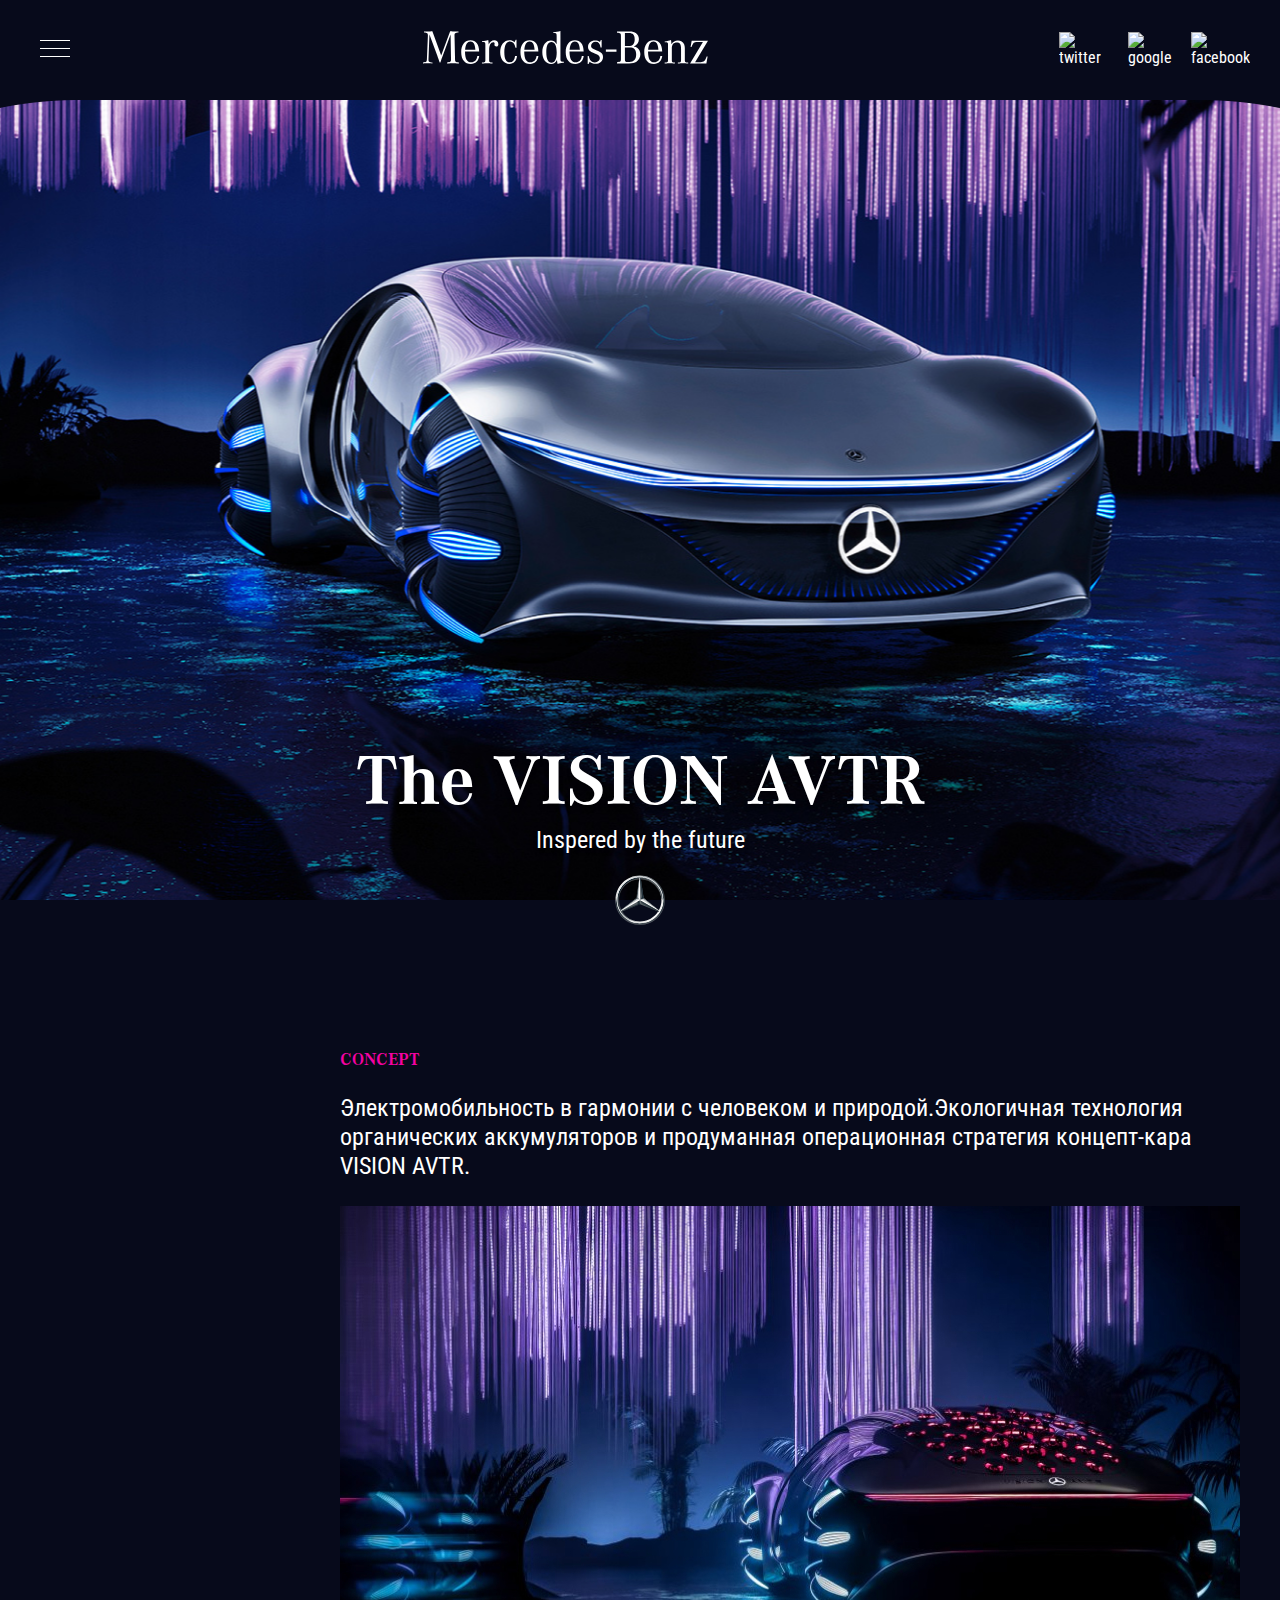
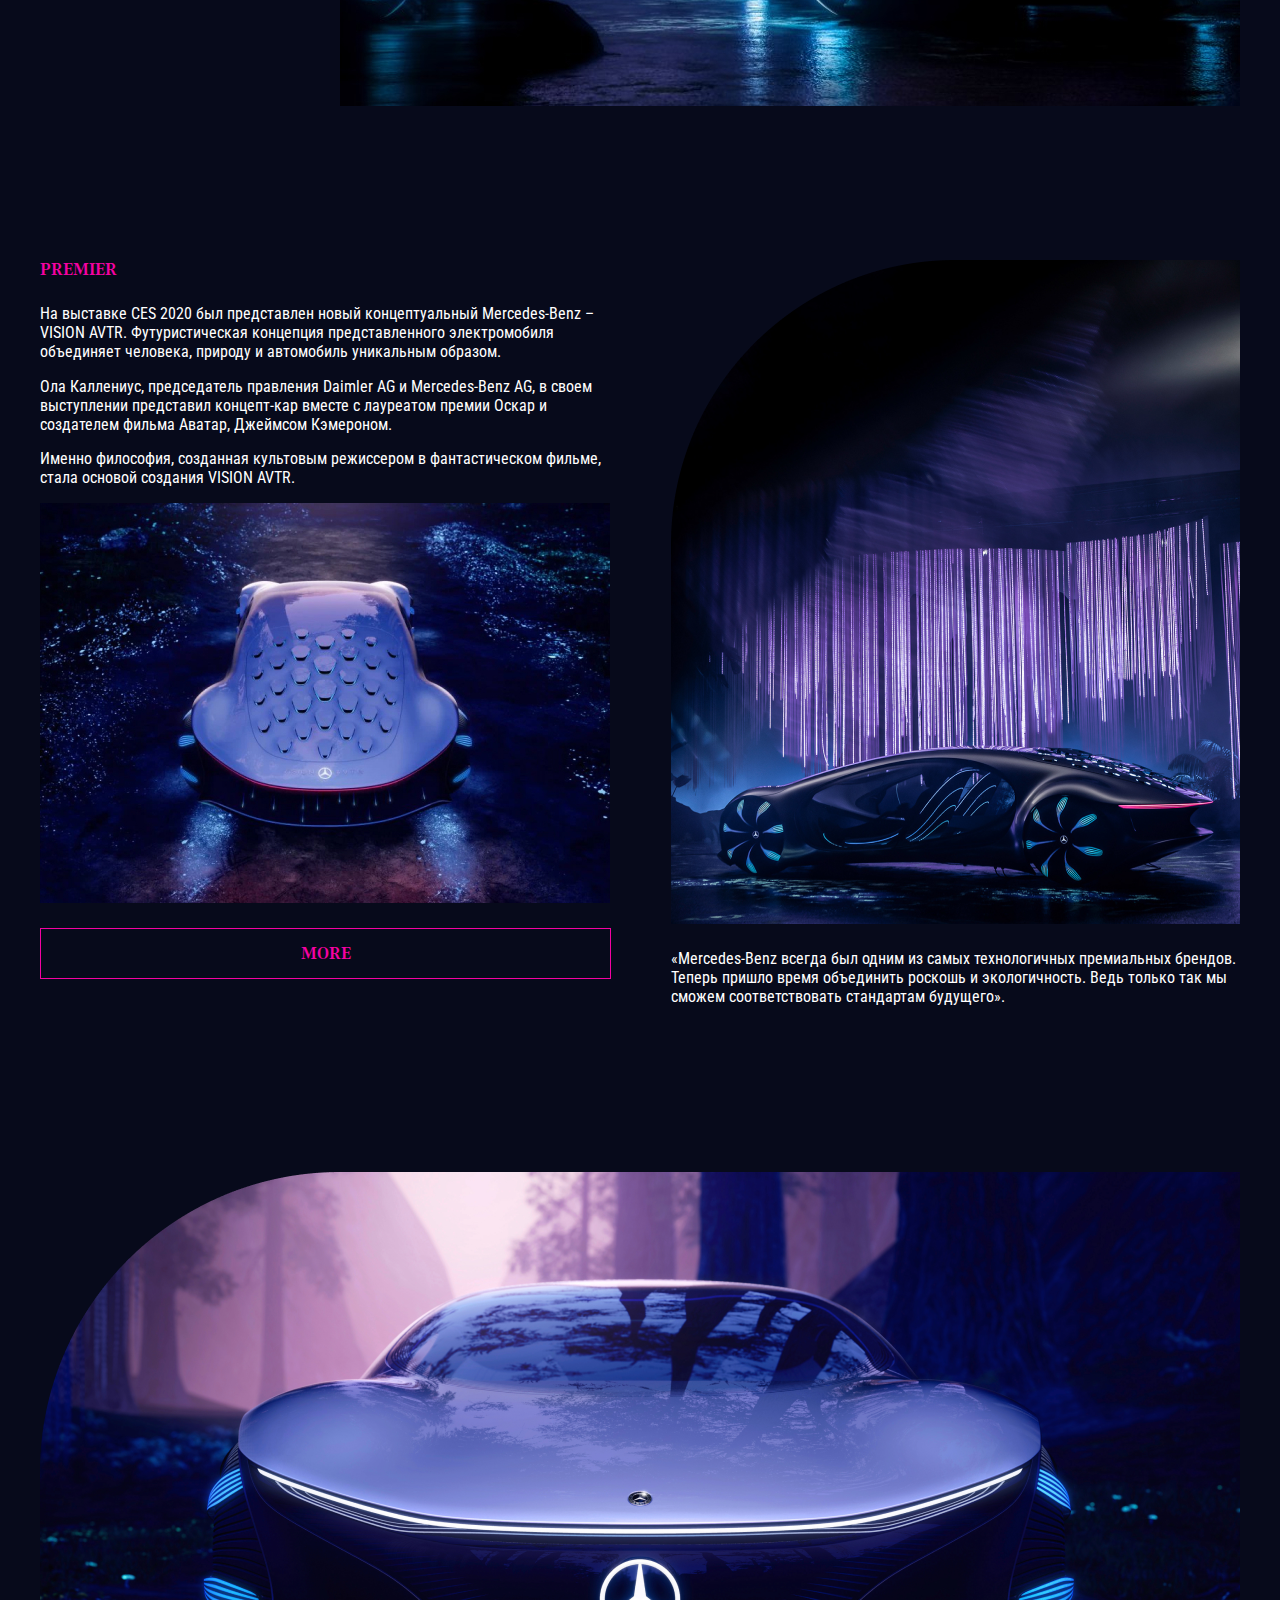
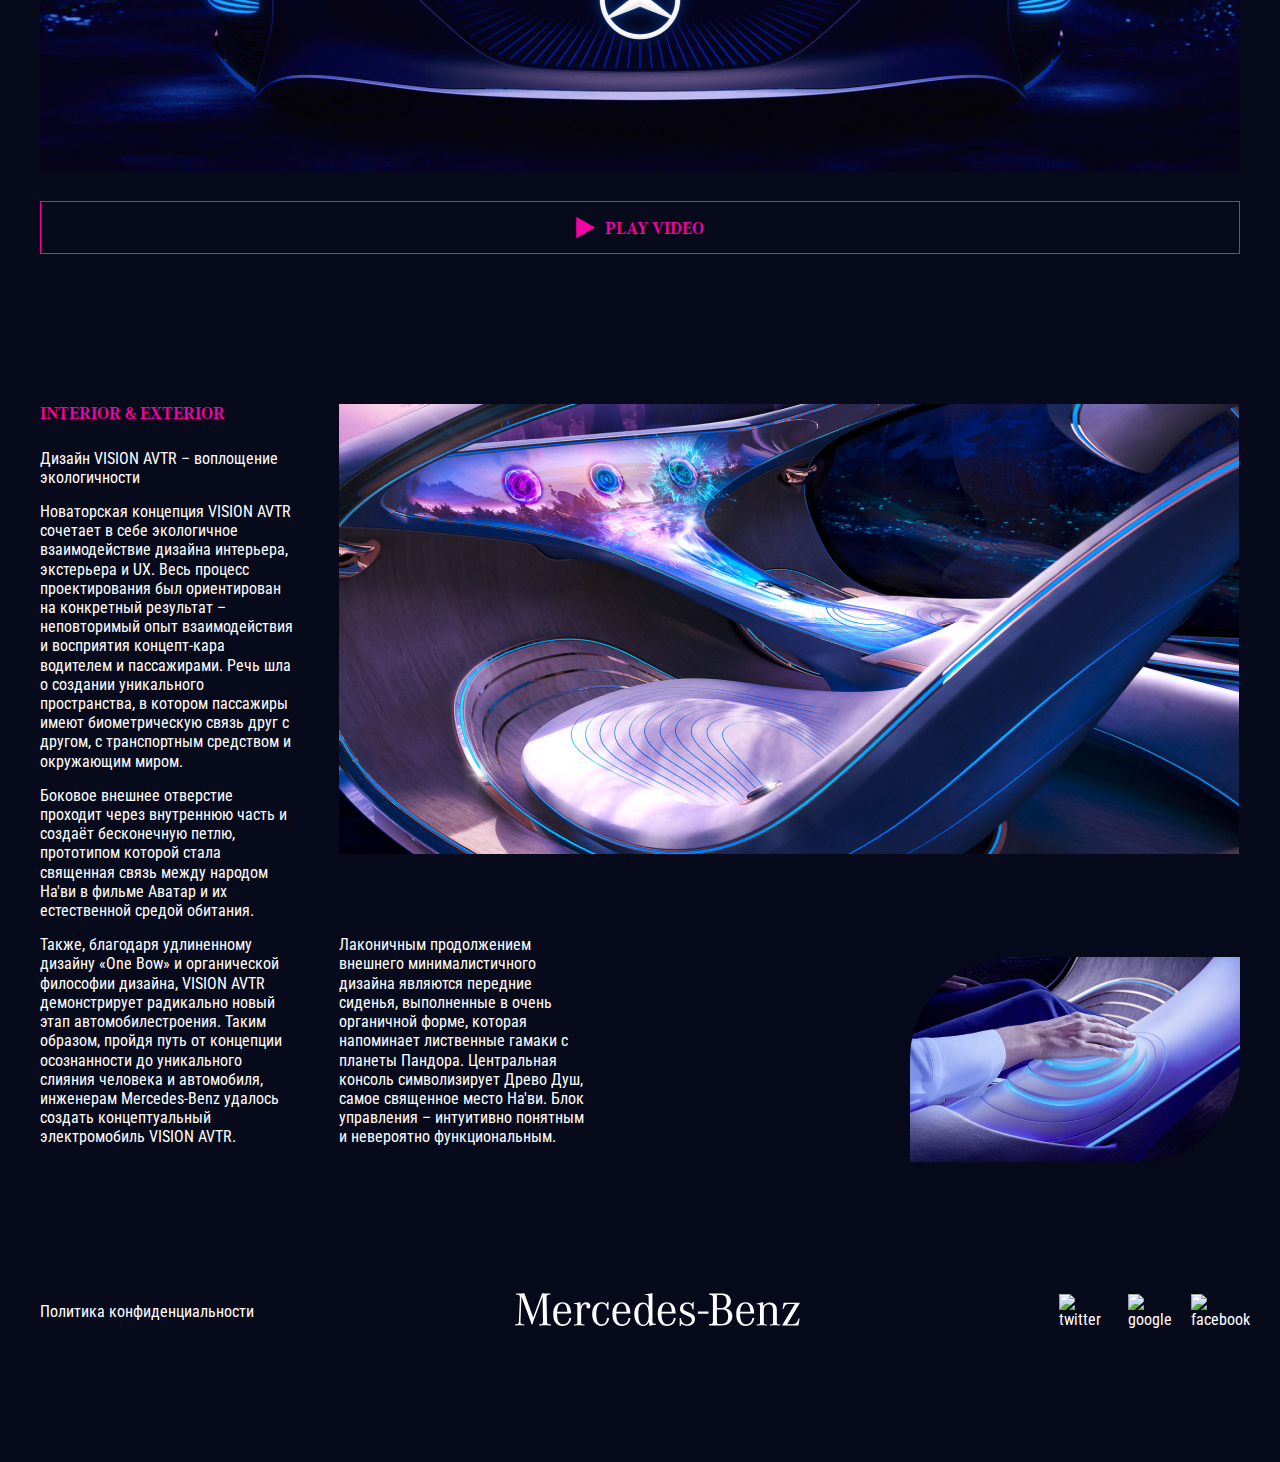
==== index.html @ 9c0ba8bb "my first commit" ====
<!DOCTYPE html>
<html lang="en">

<head>
  <meta charset="UTF-8">
  <meta name="viewport" content="width=device-width, initial-scale=1.0">
  <meta http-equiv="X-UA-Compatible" content="ie=edge">
  <title>Document</title>
  <link rel="preconnect" href="https://fonts.googleapis.com">
  <link rel="preconnect" href="https://fonts.gstatic.com" crossorigin>
  <link href="https://fonts.googleapis.com/css2?family=Roboto+Condensed&display=swap" rel="stylesheet">
  <link rel="stylesheet" href="css/reset.css">
  <link rel="stylesheet" href="css/slick.css">
  <link rel="stylesheet" href="css/jquery.fancybox.css">
  <link rel="stylesheet" href="css/style.css">
</head>

<body>

  <header class="header">
    <div class="container">
      <div class="header__top">
        <button class="header__nav">
          <img class="header__nav-img" src="images/menu-btn.svg" alt="">
        </button>
        <a class="logo" href="#">
          <img class="logo__img" src="images/logo.svg" alt="">
        </a>
        <ul class="list">
          <li class="list__item">
            <a class="list__link" href="#">
              <img class="list__img" src="images/twitter.svg" alt="twitter">
            </a>
          </li>
          <li class="list__item">
            <a class="list__link" href="#">
              <img class="list__img" src="images/google.svg" alt="google">
            </a>
          </li>
          <li class="list__item">
            <a class="list__link" href="#">
              <img class="list__img" src="images/facebook.svg" alt="facebook">
            </a>
          </li>
        </ul>

      </div>
    </div>
    <div class="header__content">
      <h1 class="title">
        The VISION AVTR
      </h1>
      <p class="title-descr">
        Inspered by the future
      </p>
    </div>
  </header>

  <section class="concept">
    <div class="container">
      <div class="concept__inner">
        <h3 class="concept__title section__title">
          concept
        </h3>
        <p class="concept__text">
          Электромобильность в гармонии с человеком и
          природой.Экологичная технология органических
          аккумуляторов и продуманная
          операционная стратегия концепт-кара VISION AVTR.


        </p>
        <img class="concept__img" src="images/concept.jpg" alt="">
      </div>
    </div>
  </section>
  <section class="premier">
    <div class="container">
      <div class="premier__inner">
        <div class="premier__colum">
          <h3 class="section__title">premier</h3>
          <p class="premier__text">
            На выставке CES 2020 был представлен новый концептуальный Mercedes-Benz
            – VISION AVTR. Футуристическая концепция
            представленного электромобиля объединяет человека, природу и автомобиль
            уникальным образом.

          </p>
          <p class="premier__text">
            Ола Каллениус, председатель правления Daimler AG и Mercedes-Benz AG, в своем
            выступлении представил концепт-кар вместе с лауреатом премии Оскар и
            создателем фильма Аватар, Джеймсом Кэмероном.

          </p>
          <p class="premier__text">
            Именно философия, созданная культовым режиссером в фантастическом фильме,
            стала основой создания VISION AVTR.
          </p>
          <img class="premier__img" src="images/premier-1.jpg" alt="">
          <button class="premier__btn">more</button>
        </div>
        <div class="premier__colum">

          <img class="premier__img" src="images/premier-2.png" alt="">
          <p class="premier__text">
            «Mercedes-Benz всегда был одним из самых технологичных премиальных брендов.
            Теперь пришло время объединить роскошь и экологичность. Ведь только так мы
            сможем соответствовать стандартам будущего».

          </p>
        </div>
      </div>
    </div>
  </section>

  <div class="video">
    <div class="container">
      <img src="images/video.png" alt="" class="video__img">
      <button class="video__btn">
        <svg width="19" height="23" viewBox="0 0 19 23" fill="none" xmlns="http://www.w3.org/2000/svg">
          <path d="M19 11.5L0.25 22.3253L0.25 0.674683L19 11.5Z" fill="#F402A2" />
        </svg>
        <span>PLAY VIDEO
        </span>
      </button>
    </div>
  </div>

  <section class="design">
    <div class="container">
      <div class="design__interior">
        <div class="design__cell-one">
          <h3 class="section__title">INTERIOR & EXTERIOR</h3>
          <p class="design__cell-text">
            Дизайн VISION AVTR – воплощение
             экологичности


          </p>
          <p class="design__cell-text">
            Новаторская концепция VISION AVTR сочетает в себе экологичное взаимодействие дизайна интерьера, экстерьера и UX. Весь процесс проектирования был ориентирован на конкретный результат – неповторимый опыт взаимодействия и восприятия концепт-кара водителем и пассажирами. Речь шла о создании уникального пространства, в котором пассажиры имеют биометрическую связь друг с другом, с транспортным средством и окружающим миром.


          </p>
          <p class="design__cell-text">
            Боковое внешнее отверстие проходит через внутреннюю часть и создаёт бесконечную петлю, прототипом которой стала священная ​​связь между народом На'ви в фильме Аватар и их естественной средой обитания. 

          </p>
          <p class="design__cell-text">
            Также, благодаря удлиненному дизайну «One Bow» и органической философии дизайна, VISION AVTR демонстрирует радикально новый этап автомобилестроения. Таким образом, пройдя путь от концепции осознанности до уникального слияния человека и автомобиля, инженерам Mercedes-Benz удалось создать концептуальный электромобиль VISION AVTR.
          </p>
        </div>
        <img src="images/design-1.jpg" alt="" class="design__interior-img">
        <div class="design__cell-two">
          <p class="design__cell-text">
            Лаконичным продолжением внешнего минималистичного дизайна являются передние сиденья, выполненные в очень органичной форме, которая напоминает лиственные гамаки с планеты Пандора. Центральная консоль символизирует Древо Душ, самое священное место На'ви. Блок управления – интуитивно понятным и невероятно функциональным. 
          </p>
        </div>
        <div class="design__cell-three">
          <img src="images/design-2.png" alt="" class="design__interior-img">

        </div>
      </div>

    </div>
</section>

  <footer class="footer">
    <div class="container">
      <div class="footer__inner">
        <a class="footer__link" href="#">
          Политика конфиденциальности
        </a>
        <a class="logo" href="#">
          <img class="logo__img" src="images/logo.svg" alt="">
        </a>
        <ul class="list">
          <li class="list__item">
            <a class="list__link" href="#">
              <img class="list__img" src="images/twitter.svg" alt="twitter">
            </a>
          </li>
          <li class="list__item">
            <a class="list__link" href="#">
              <img class="list__img" src="images/google.svg" alt="google">
            </a>
          </li>
          <li class="list__item">
            <a class="list__link" href="#">
              <img class="list__img" src="images/facebook.svg" alt="facebook">
            </a>
          </li>
        </ul>

      </div>
    </div>
  </footer>




  <script src="https://ajax.googleapis.com/ajax/libs/jquery/3.4.1/jquery.min.js"></script>
  <script src="js/slick.min.js"></script>
  <script src="js/jquery.fancybox.min.js"></script>
  <script src="js/main.js"></script>
</body>

</html>
---- css/style.css ----
html{
    box-sizing: border-box;
}
*,*::after,::before{
    box-sizing: inherit;
}

@font-face {
 font-family: 'Corporate-A-Bold';
 font-style: normal;
 font-weight: 700;
 src: url('../fonts/Corporate-A-Bold.woff2') format('woff2'),
      url('../fonts/Corporate-A-Bold.woff') format('woff');

}     


body{
    font-family: 'Roboto Condensed', sans-serif;
    background-color: #070A1B;
    font-weight:400;
    font-size: 16px;
    line-height: 120%;
    color: #fff;
    
}
a{
    text-decoration: none;
    color: inherit;

}
button{
    background-color: transparent;
    border: none;
    padding: 0;
    cursor: pointer;
}

    ul{
      list-style: none;  
    }



.container{
   max-width: 1220px;
    margin: 0 auto;
    padding: 0 10px;

}
.header{

}
.header__top{
    display: flex;
    justify-content: space-between;
    align-items: center;
    height: 100px;
}
.list{
    display: flex;
}
.list__item + .list__item{
    margin-left: 30px;
}
.list__link{
    width: 40px;
    height: 40px;
    display: flex;
    justify-content: center;
    align-items: center;
    border-radius: 50%;
    transition: background .3s;
}
.list__link:hover{
    background-color: #C1A1D2;
}
.header__content{
    background-image: url(../images/header-bg.png);
    min-height: calc(100vh - 100px);
    background-repeat: no repeat;
    background-position: center;
    background-size: cover;
    display: flex;
    flex-direction: column;
    align-items: center;
    justify-content: flex-end;
    position: relative;
}
.header__content::before{
    content: "";
    background-image: url(../images/decor.svg);
    width: 50px;
    height: 50px;
    position: absolute;
    left: 50%;
    transform: translateX(-50%);
    bottom: -25px;
}
.title{
    font-family: 'Corporate-A-Bold';
    margin-bottom: 5px;
    font-size: 72px;
    line-height: 120%;
    text-shadow: 0px 4px 4px rgba(0, 0, 0, 0.25);

}
.title-descr{
    font-size: 24px;
    text-shadow: 0px 4px 4px rgba(0, 0, 0, 0.25);
    margin-bottom: 50px;


}
.footer__inner{
    display:flex;
    justify-content: space-between;
    align-items: center;
    height: 300px;
}
.concept{
    padding-top: 150px;
    margin-bottom: 150px;
}
.concept__inner{
    max-width: 900px;
    margin-left: auto;
}
.section__title{
    margin-bottom: 25px;
    text-transform: uppercase;
    color: #F402A2;
    font-size: 18px;
    font-family: 'Corporate-A-Bold';
}


.concept__text{
    font-size: 24px;
    margin-bottom: 25px;
    line-height: 120%;
}

.premier{
    margin-bottom: 150px;
}
.premier__inner{
    display: flex;
    gap: 60px

}
.premier__text{
    margin-bottom: 15px;
}
.premier__img{
    margin-bottom: 21px;
}
.premier__btn{
    font-family:'Corporate-A-Bold';
    text-transform: uppercase;
    display: block;
    width: 100%;
    font-size: 18px;
    line-height: 120%;
    color: #F402A2;
    text-align: center;
    padding: 14px;
    border: 1px solid #F402A2;
    transition: all .3s;

}
.premier__btn:hover{
color:#53A1CB;
border: 1px solid #53A1CB;
}
.video{
    margin-bottom: 150px;

}
.video__img{
    margin-bottom: 25px;

}
.video__btn{
    font-family:'Corporate-A-Bold';
    text-transform: uppercase;
    display: flex;
    justify-content: center;
    align-items: flex-end;
    gap: 10px;
    width: 100%;
    font-size: 18px;
    line-height: 120%;
    color: #F402A2;
    padding: 14px;
    border: 1px solid #F402A2;
    transition: all .3s;
}

 .video__btn span{
     padding-top: 2px;
 }
 .video__btn:hover{
    color:#53A1CB;
    border: 1px solid #53A1CB;

 }
.video__btn path{
    transition: all .3s;
}
.video__btn:hover path{
    fill: #53A1CB;
}

.design__interior{
    display: grid;
    grid-template-columns: 255px 255px auto 330px;
    grid-template-rows: auto auto;
    gap: 14px 44px;

}
.design__cell-one{
    grid-row: 1/3;
    
}
.design__cell-two{
   grid-row-end: -1;
   display: flex;
   align-items: flex-end;

}
.design__cell-three{
    grid-column-end: -1 ;
    grid-row-end: -1;
    display: flex;
    align-items: flex-end;


}
.design__cell-text{
    margin-bottom: 15px;
}
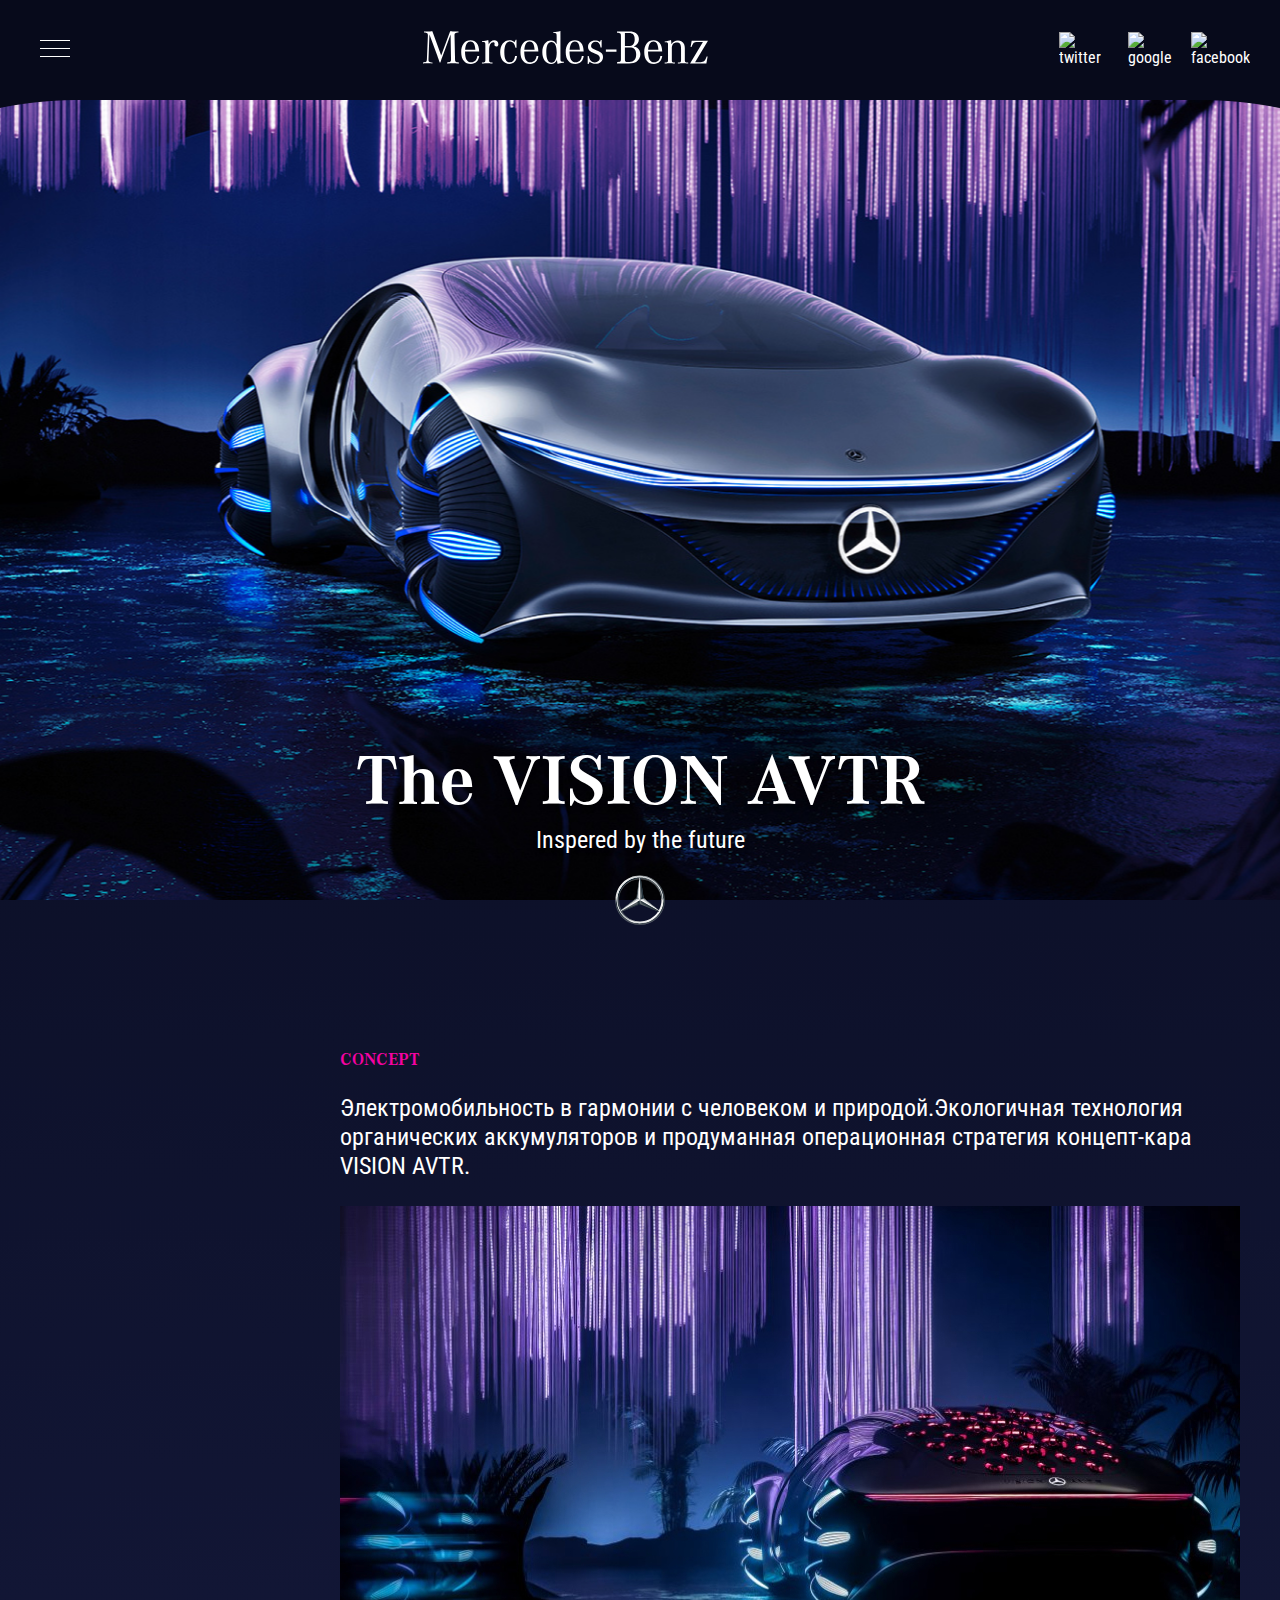
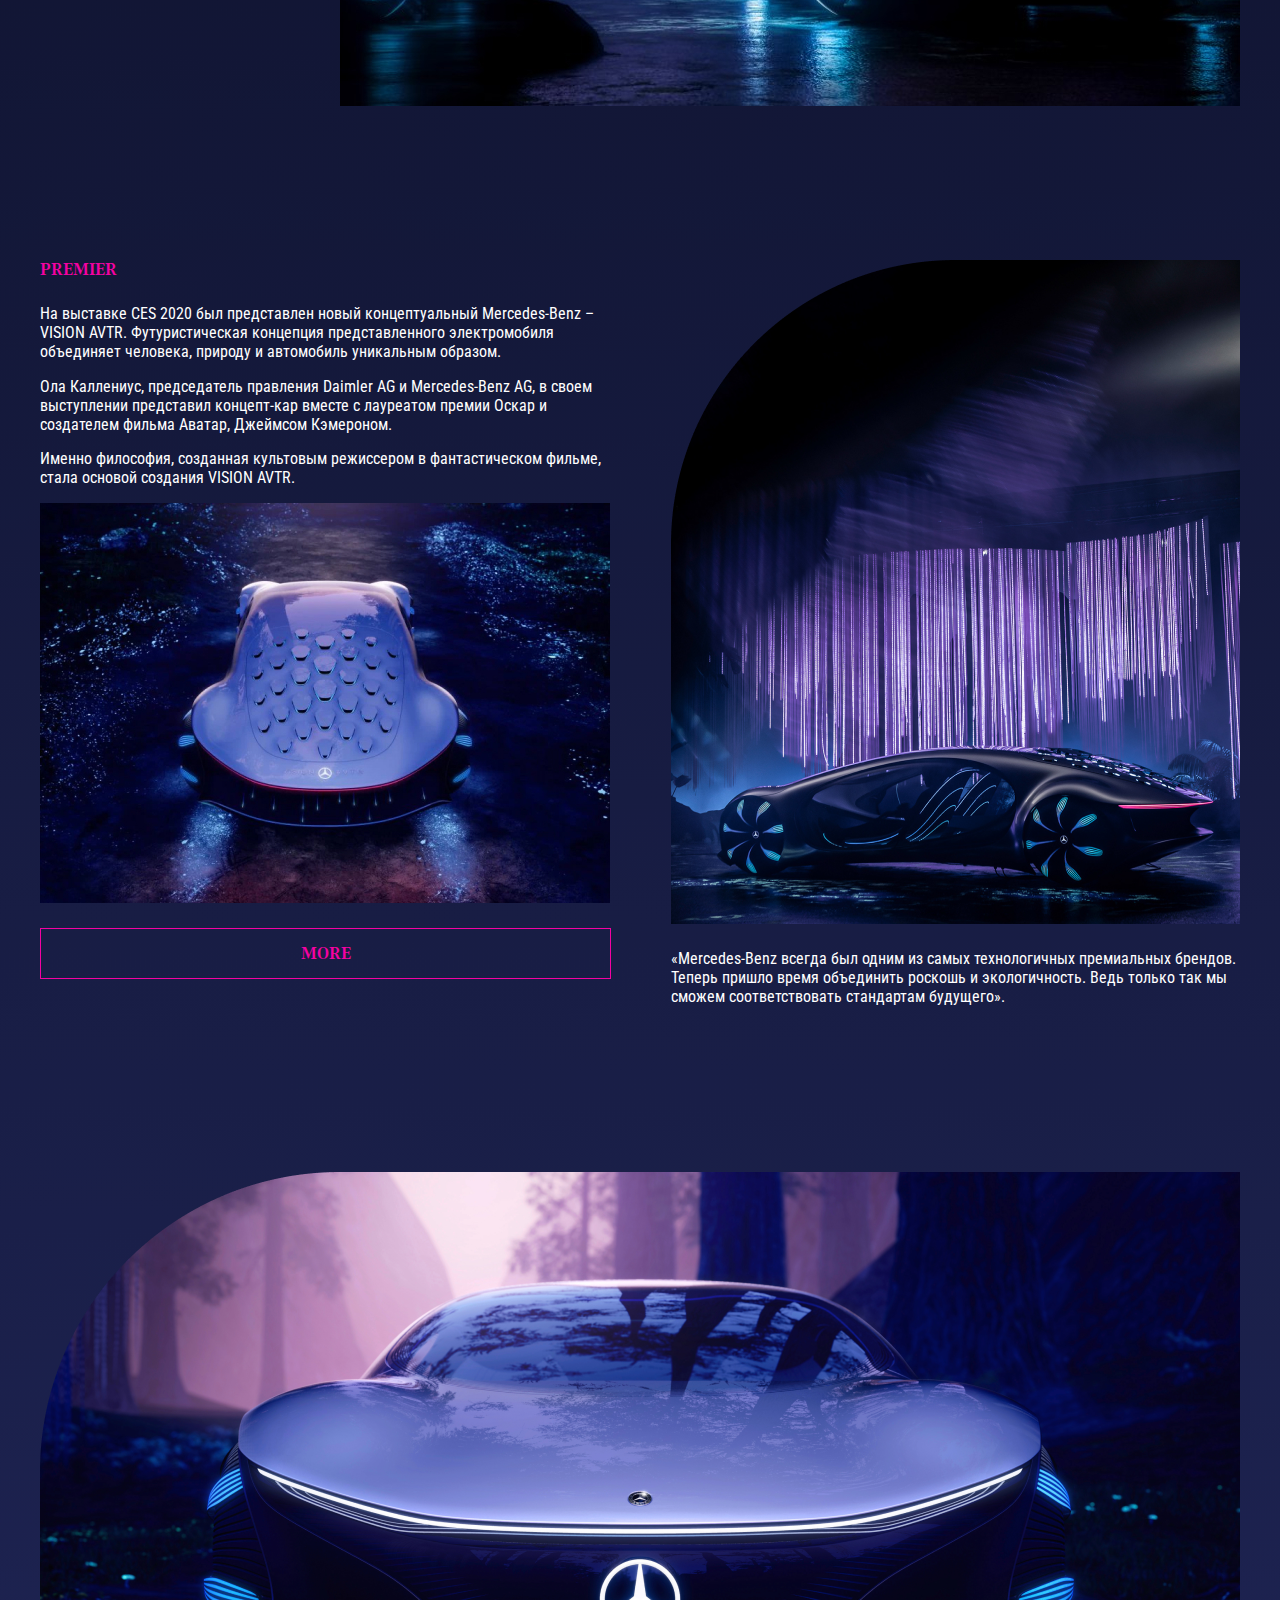
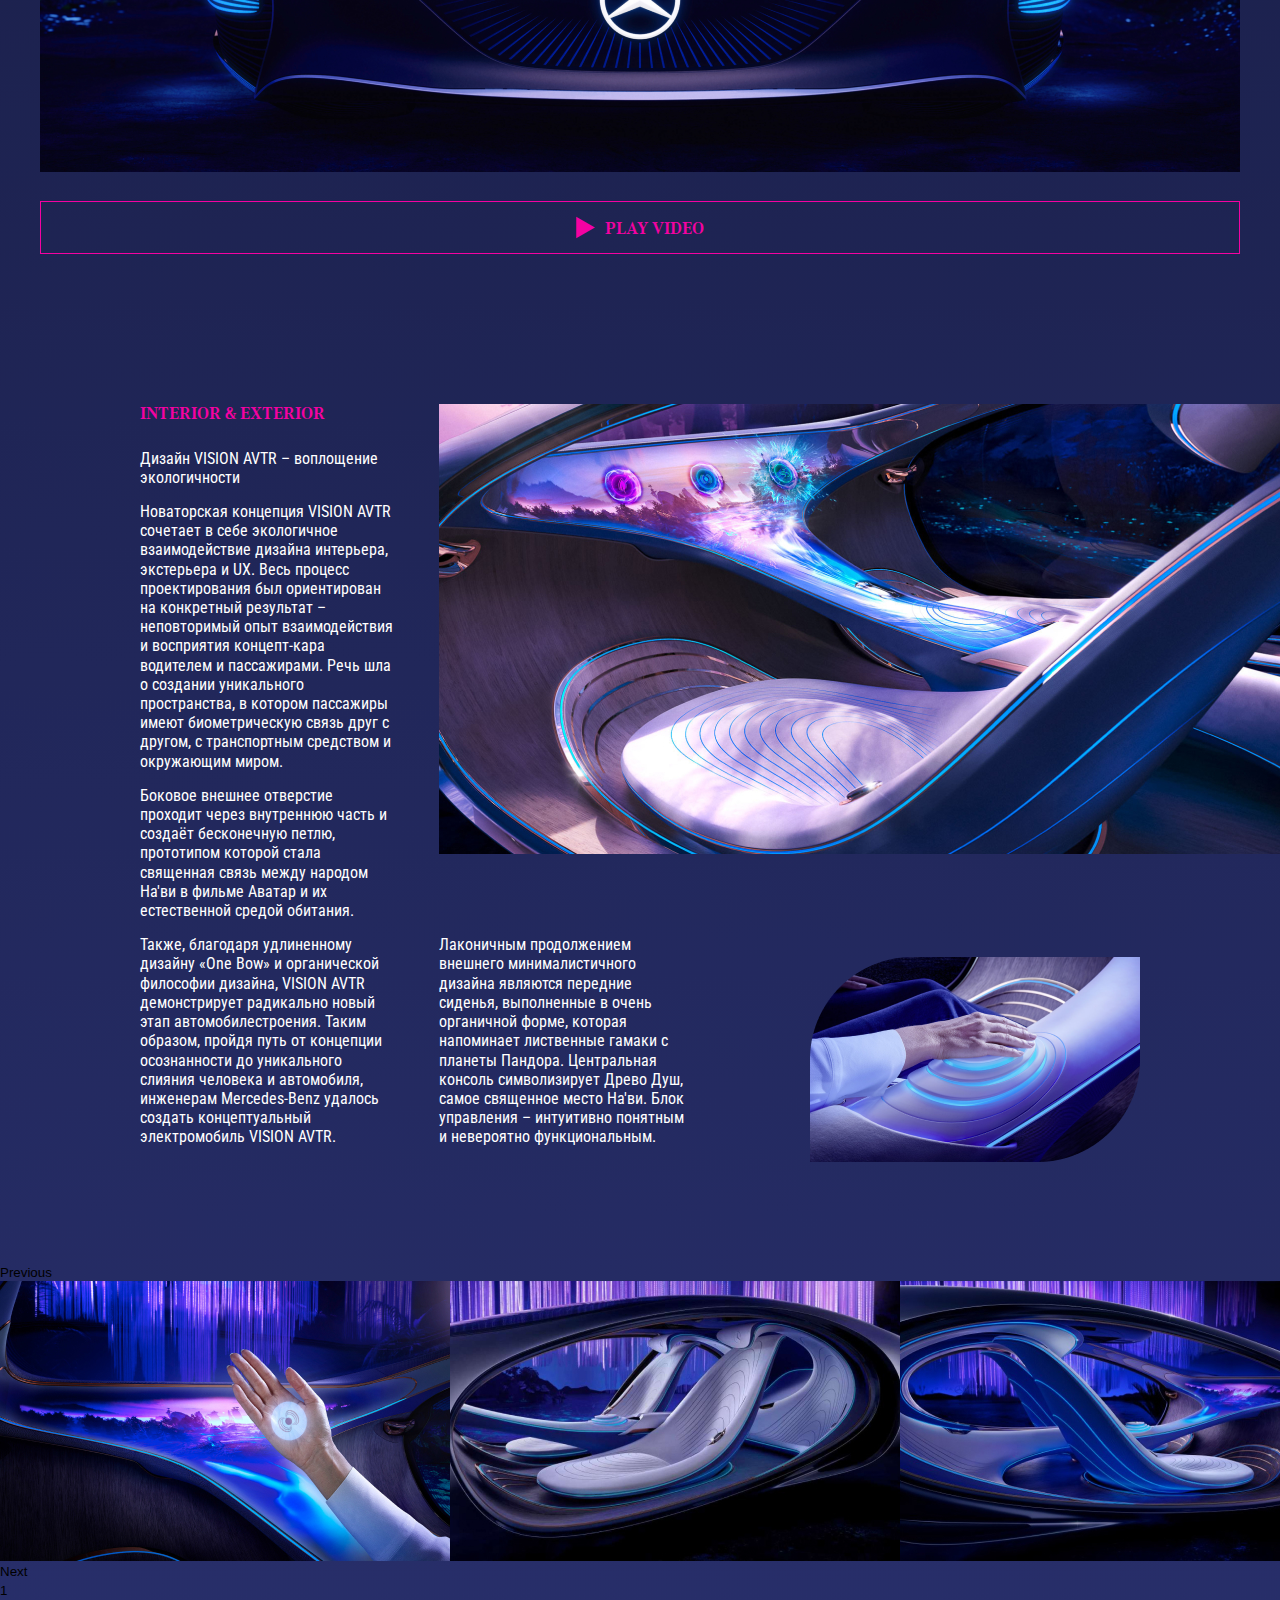
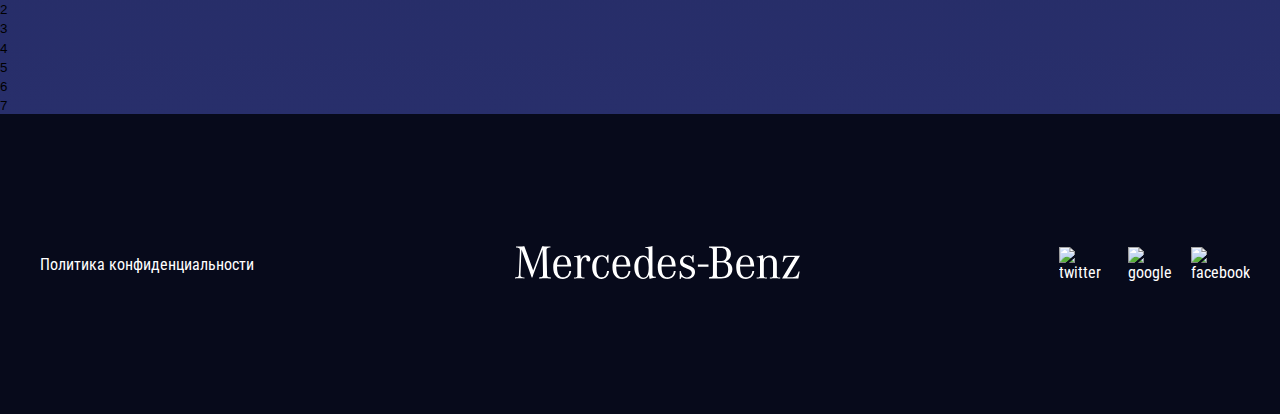
==== commit 3c04299a: "add gradient" ====
--- a/index.html
+++ b/index.html
@@ -163,6 +163,16 @@
       </div>
 
     </div>
+    <div class="design-slider">
+      <img src="images/slider-1.jpg" alt="" class="design-slider__item">
+      <img src="images/slider-2.jpg" alt="" class="design-slider__item">
+      <img src="images/slider-3.jpg" alt="" class="design-slider__item">
+      <img src="images/slider-4.jpg" alt="" class="design-slider__item">
+      <img src="images/slider-2.jpg" alt="" class="design-slider__item">
+      <img src="images/slider-3.jpg" alt="" class="design-slider__item">
+      <img src="images/slider-4.jpg" alt="" class="design-slider__item">
+
+    </div>
 </section>
 
   <footer class="footer">
@@ -196,7 +206,7 @@
     </div>
   </footer>
 
-
+<div></div>
 
 
   <script src="https://ajax.googleapis.com/ajax/libs/jquery/3.4.1/jquery.min.js"></script>
--- a/css/style.css
+++ b/css/style.css
@@ -17,7 +17,7 @@
 
 body{
     font-family: 'Roboto Condensed', sans-serif;
-    background-color: #070A1B;
+    background: linear-gradient(180deg, #070A1B 0%, #2A3170 100%);
     font-weight:400;
     font-size: 16px;
     line-height: 120%;
@@ -49,6 +49,7 @@
 
 }
 .header{
+    background:#070A1B;;
 
 }
 .header__top{
@@ -112,6 +113,9 @@
 
 
 }
+.footer{
+    background:  #070A1B;;
+}
 .footer__inner{
     display:flex;
     justify-content: space-between;
@@ -217,6 +221,7 @@
     grid-template-columns: 255px 255px auto 330px;
     grid-template-rows: auto auto;
     gap: 14px 44px;
+    margin: 100px;
 
 }
 .design__cell-one{
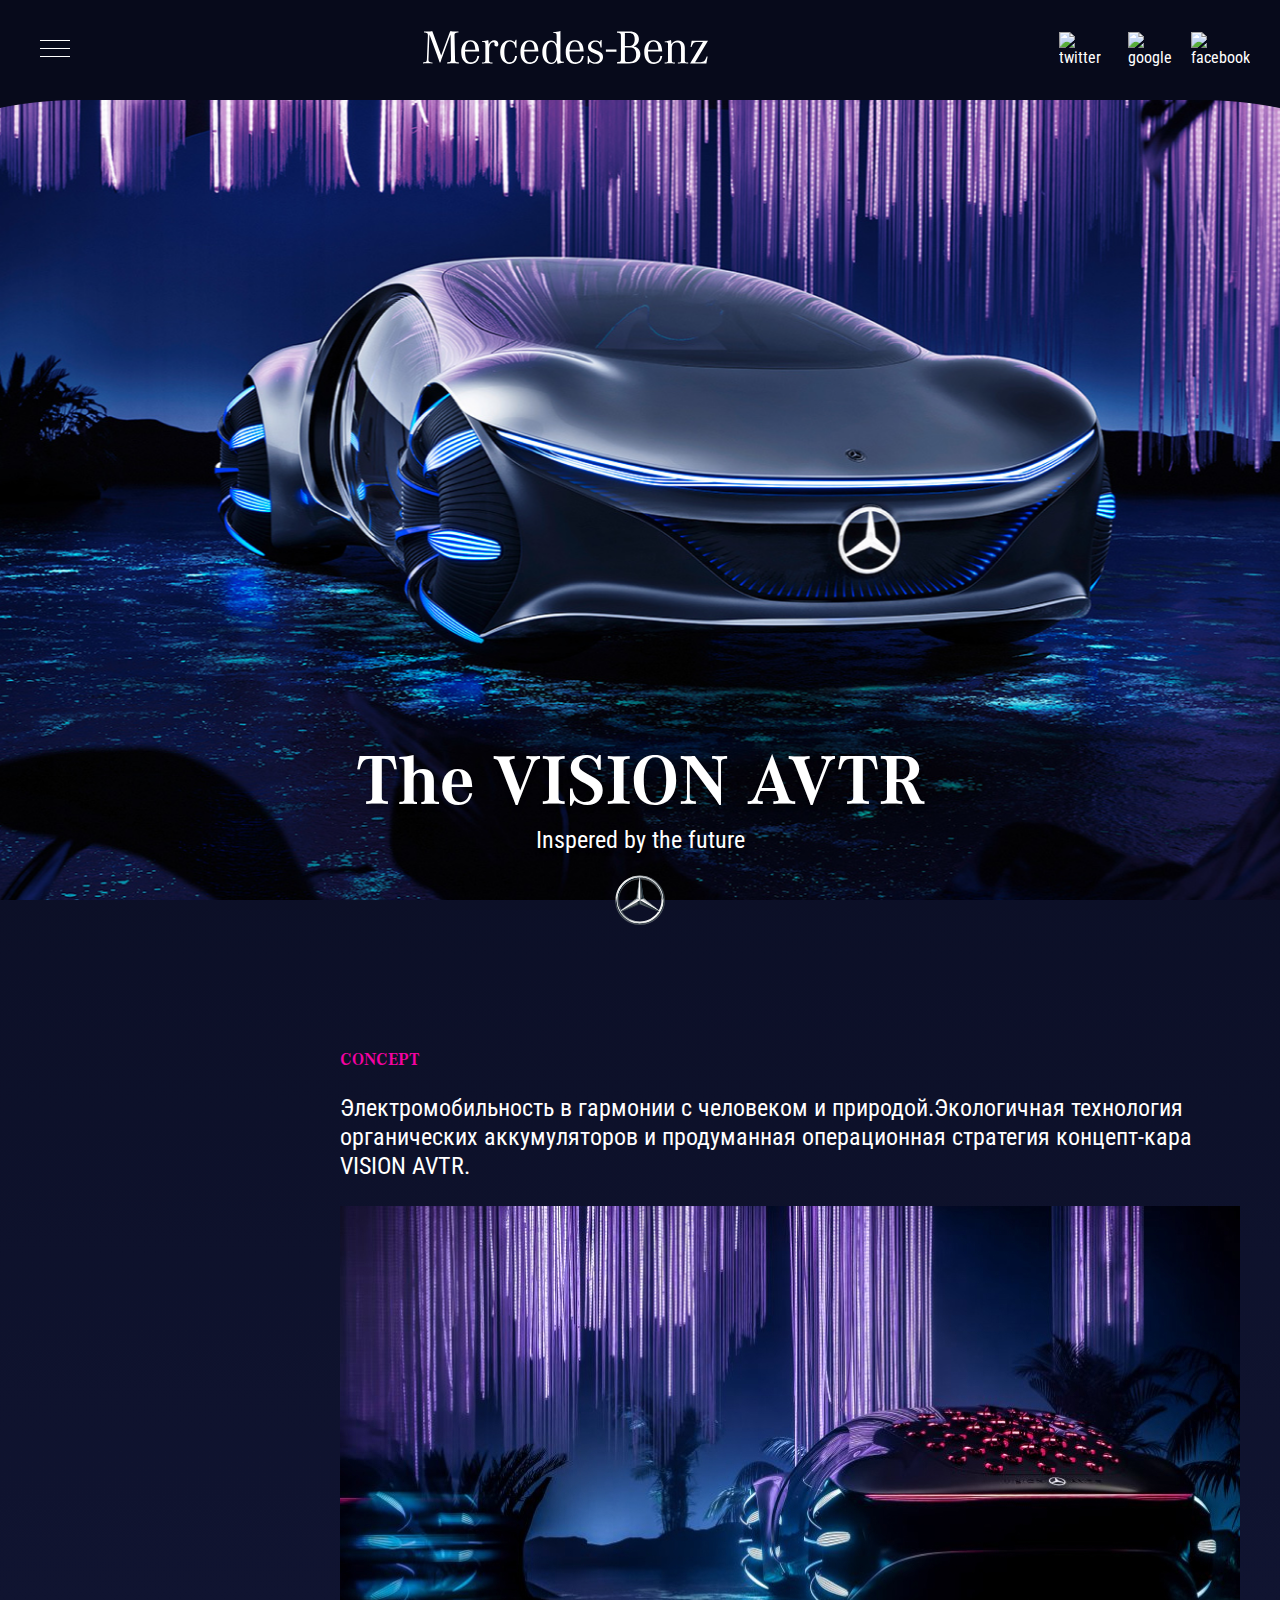
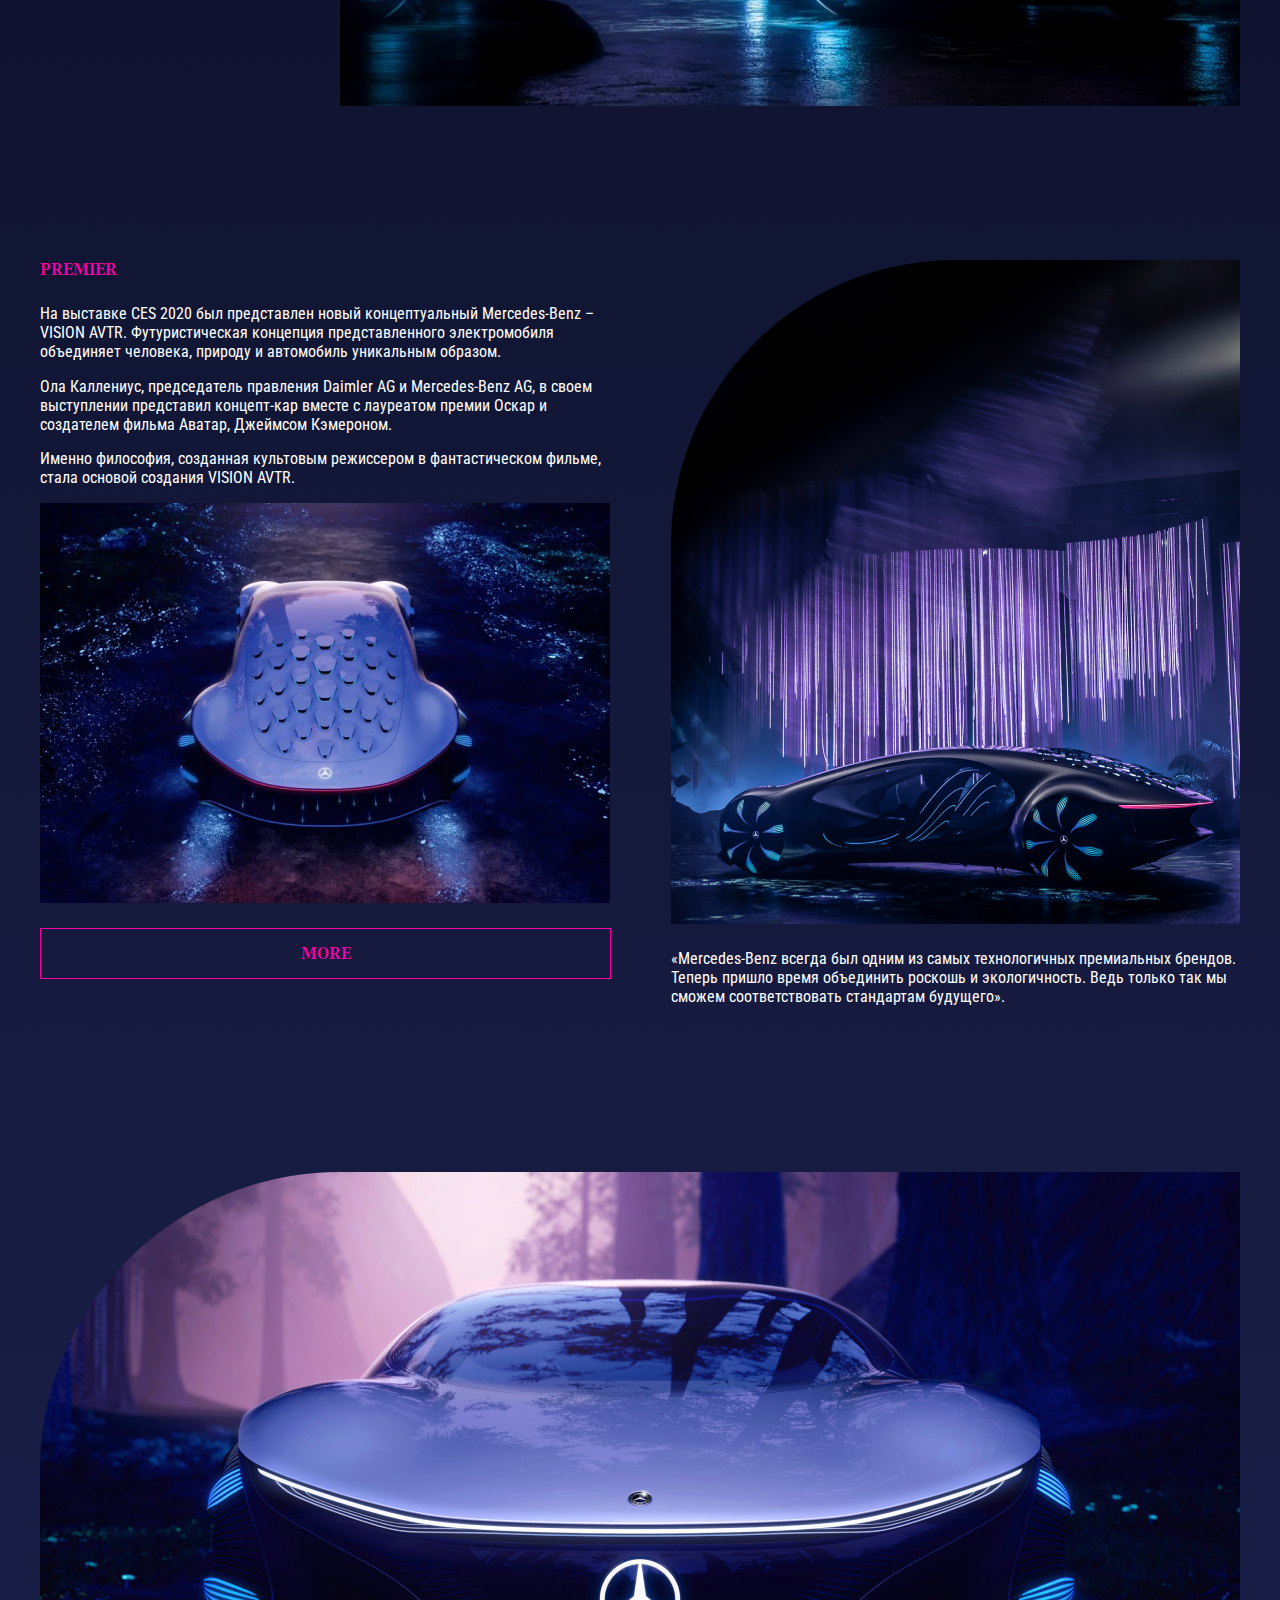
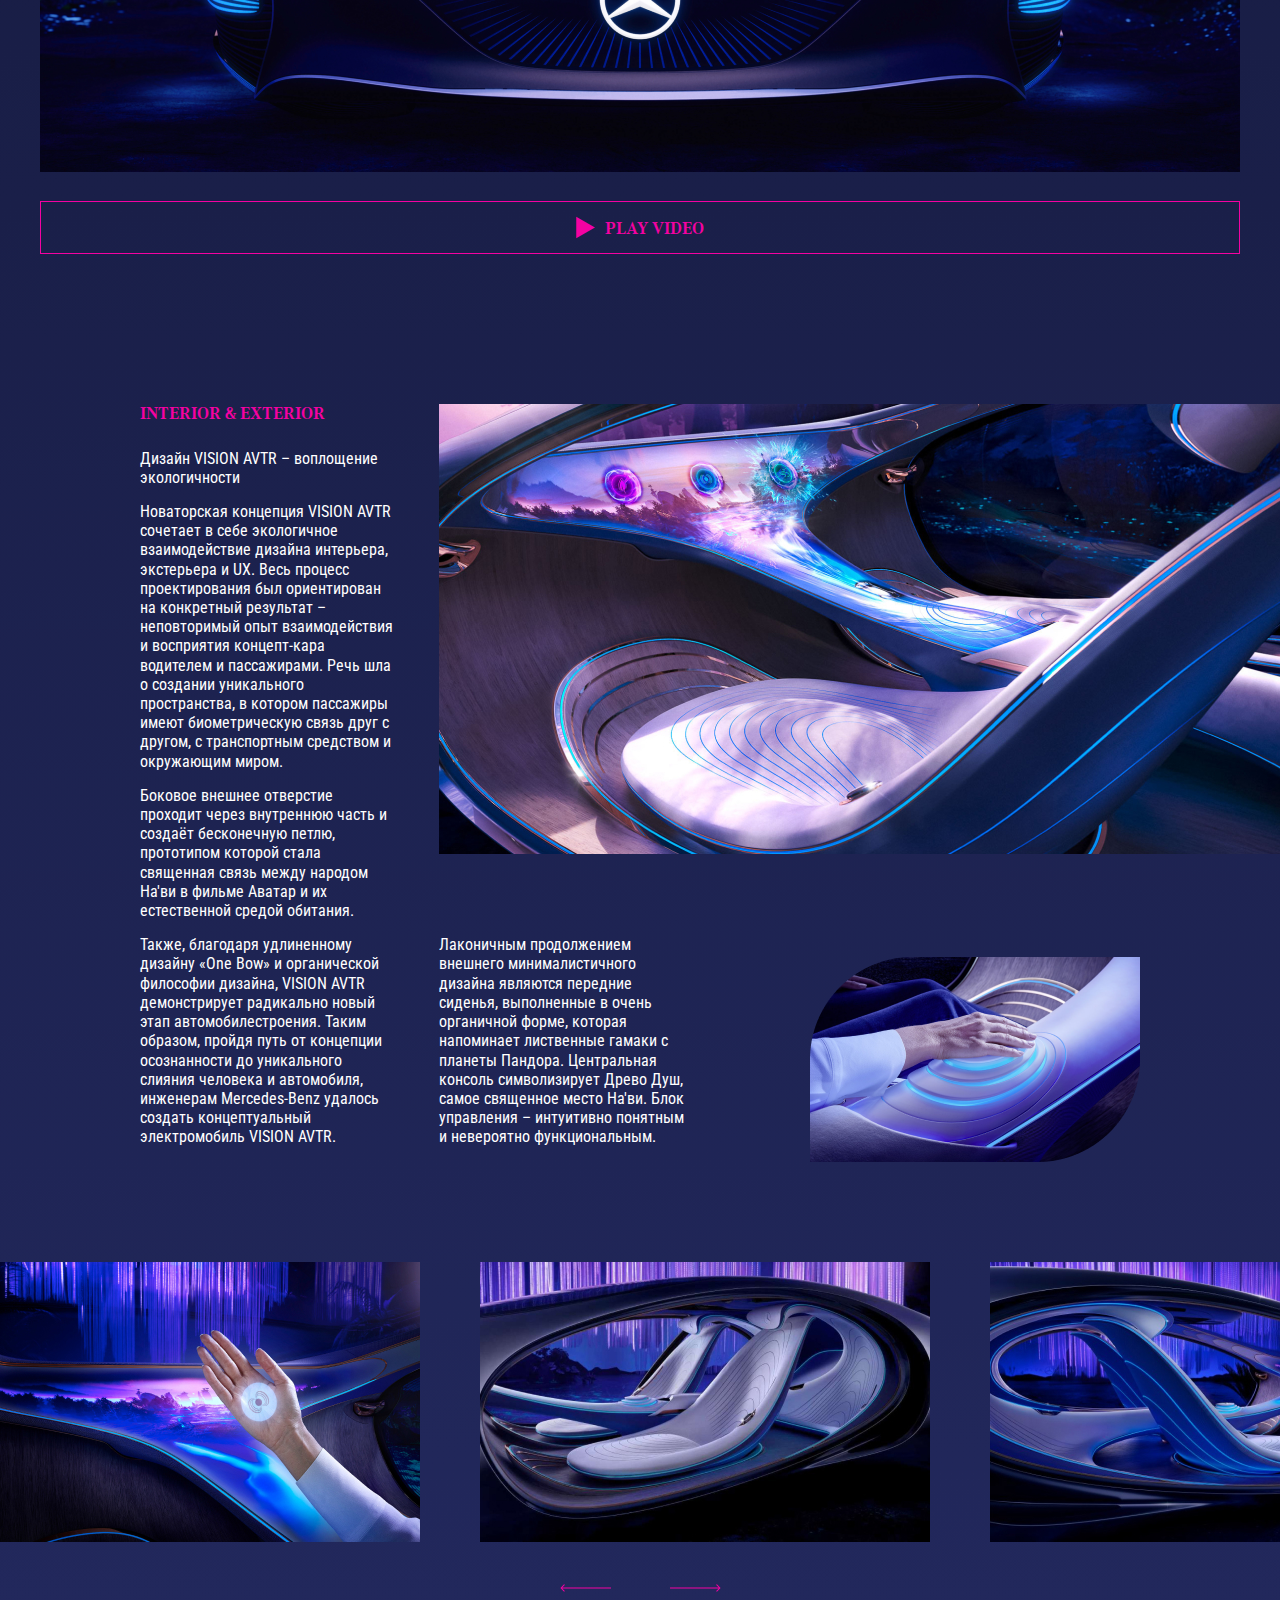
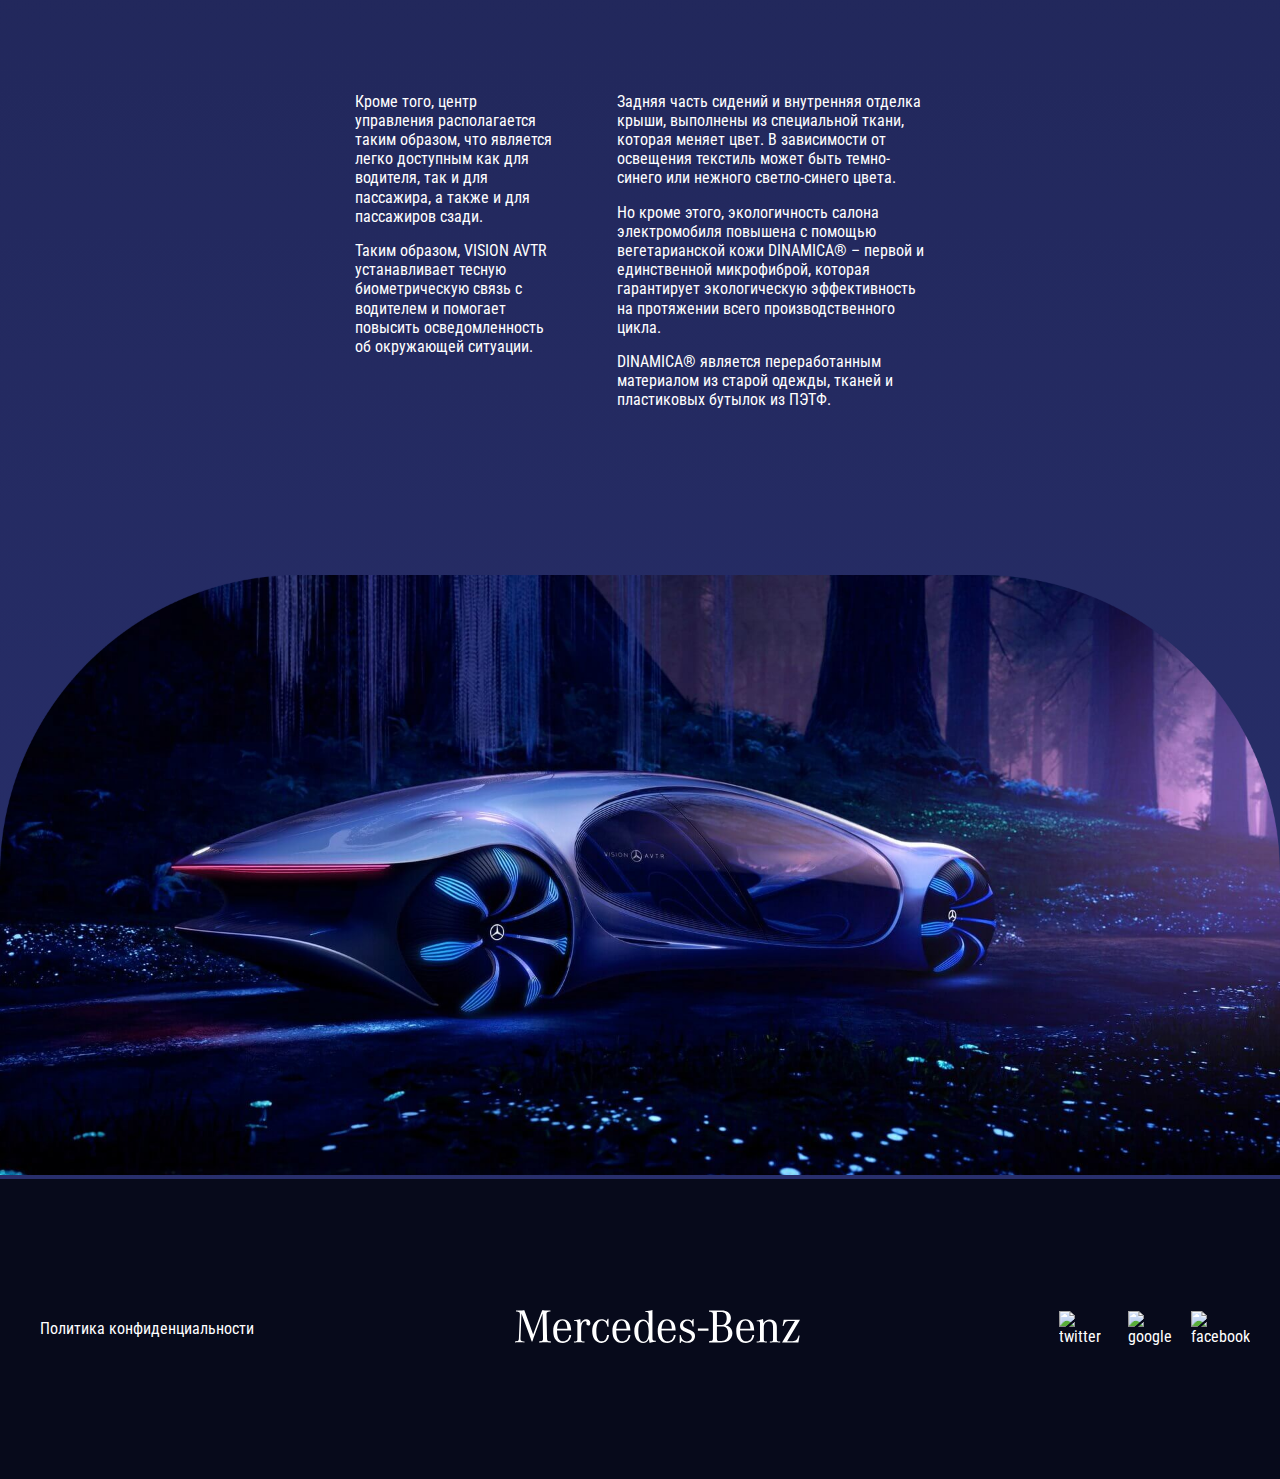
==== commit 2799b955: "add corusel and new block" ====
--- a/index.html
+++ b/index.html
@@ -133,27 +133,36 @@
           <h3 class="section__title">INTERIOR & EXTERIOR</h3>
           <p class="design__cell-text">
             Дизайн VISION AVTR – воплощение
-             экологичности
-
-
-          </p>
-          <p class="design__cell-text">
-            Новаторская концепция VISION AVTR сочетает в себе экологичное взаимодействие дизайна интерьера, экстерьера и UX. Весь процесс проектирования был ориентирован на конкретный результат – неповторимый опыт взаимодействия и восприятия концепт-кара водителем и пассажирами. Речь шла о создании уникального пространства, в котором пассажиры имеют биометрическую связь друг с другом, с транспортным средством и окружающим миром.
-
-
-          </p>
-          <p class="design__cell-text">
-            Боковое внешнее отверстие проходит через внутреннюю часть и создаёт бесконечную петлю, прототипом которой стала священная ​​связь между народом На'ви в фильме Аватар и их естественной средой обитания. 
-
-          </p>
-          <p class="design__cell-text">
-            Также, благодаря удлиненному дизайну «One Bow» и органической философии дизайна, VISION AVTR демонстрирует радикально новый этап автомобилестроения. Таким образом, пройдя путь от концепции осознанности до уникального слияния человека и автомобиля, инженерам Mercedes-Benz удалось создать концептуальный электромобиль VISION AVTR.
+            экологичности
+
+
+          </p>
+          <p class="design__cell-text">
+            Новаторская концепция VISION AVTR сочетает в себе экологичное взаимодействие дизайна интерьера, экстерьера и
+            UX. Весь процесс проектирования был ориентирован на конкретный результат – неповторимый опыт взаимодействия
+            и восприятия концепт-кара водителем и пассажирами. Речь шла о создании уникального пространства, в котором
+            пассажиры имеют биометрическую связь друг с другом, с транспортным средством и окружающим миром.
+
+
+          </p>
+          <p class="design__cell-text">
+            Боковое внешнее отверстие проходит через внутреннюю часть и создаёт бесконечную петлю, прототипом которой
+            стала священная ​​связь между народом На'ви в фильме Аватар и их естественной средой обитания.
+
+          </p>
+          <p class="design__cell-text">
+            Также, благодаря удлиненному дизайну «One Bow» и органической философии дизайна, VISION AVTR демонстрирует
+            радикально новый этап автомобилестроения. Таким образом, пройдя путь от концепции осознанности до
+            уникального слияния человека и автомобиля, инженерам Mercedes-Benz удалось создать концептуальный
+            электромобиль VISION AVTR.
           </p>
         </div>
         <img src="images/design-1.jpg" alt="" class="design__interior-img">
         <div class="design__cell-two">
           <p class="design__cell-text">
-            Лаконичным продолжением внешнего минималистичного дизайна являются передние сиденья, выполненные в очень органичной форме, которая напоминает лиственные гамаки с планеты Пандора. Центральная консоль символизирует Древо Душ, самое священное место На'ви. Блок управления – интуитивно понятным и невероятно функциональным. 
+            Лаконичным продолжением внешнего минималистичного дизайна являются передние сиденья, выполненные в очень
+            органичной форме, которая напоминает лиственные гамаки с планеты Пандора. Центральная консоль символизирует
+            Древо Душ, самое священное место На'ви. Блок управления – интуитивно понятным и невероятно функциональным.
           </p>
         </div>
         <div class="design__cell-three">
@@ -173,7 +182,37 @@
       <img src="images/slider-4.jpg" alt="" class="design-slider__item">
 
     </div>
-</section>
+    <div class="design__box">
+      <div class="design__box-column">
+        <p class="design__box-text">
+          Кроме того, центр управления располагается таким образом, что является легко доступным как для водителя, так и
+          для пассажира, а также и для пассажиров сзади.
+        </p>
+        <p class="design__box-text">
+          Таким образом, VISION AVTR устанавливает тесную биометрическую связь с водителем и помогает повысить
+          осведомленность об окружающей ситуации.
+        </p>
+
+      </div>
+      <div class="design__box-column">
+
+        <p class="design__box-text">
+          Задняя часть сидений и внутренняя отделка крыши, выполнены из специальной ткани, которая меняет цвет. В
+          зависимости от освещения текстиль может быть темно-синего или нежного светло-синего цвета.
+        </p>
+        <p class="design__box-text">
+          Но кроме этого, экологичность салона электромобиля повышена с помощью вегетарианской кожи DINAMICA® – первой и
+          единственной микрофиброй, которая гарантирует экологическую эффективность на протяжении всего
+          производственного цикла.
+
+        </p>
+        <p class="design__box-text">
+          DINAMICA® является переработанным материалом из старой одежды, тканей и пластиковых бутылок из ПЭТФ.
+        </p>
+      </div>
+    </div>  
+    <img class="design__img" src="images/design.png" alt="" >
+  </section>
 
   <footer class="footer">
     <div class="container">
@@ -206,7 +245,7 @@
     </div>
   </footer>
 
-<div></div>
+  <div></div>
 
 
   <script src="https://ajax.googleapis.com/ajax/libs/jquery/3.4.1/jquery.min.js"></script>
--- a/css/style.css
+++ b/css/style.css
@@ -1,70 +1,81 @@
-html{
+html {
     box-sizing: border-box;
 }
-*,*::after,::before{
+
+*,
+*::after,
+::before {
     box-sizing: inherit;
 }
 
 @font-face {
- font-family: 'Corporate-A-Bold';
- font-style: normal;
- font-weight: 700;
- src: url('../fonts/Corporate-A-Bold.woff2') format('woff2'),
-      url('../fonts/Corporate-A-Bold.woff') format('woff');
-
-}     
-
-
-body{
+    font-family: 'Corporate-A-Bold';
+    font-style: normal;
+    font-weight: 700;
+    src: url('../fonts/Corporate-A-Bold.woff2') format('woff2'),
+        url('../fonts/Corporate-A-Bold.woff') format('woff');
+
+}
+
+
+body {
     font-family: 'Roboto Condensed', sans-serif;
     background: linear-gradient(180deg, #070A1B 0%, #2A3170 100%);
-    font-weight:400;
+    font-weight: 400;
     font-size: 16px;
     line-height: 120%;
     color: #fff;
-    
-}
-a{
+
+}
+
+a {
     text-decoration: none;
     color: inherit;
 
 }
-button{
+
+button {
     background-color: transparent;
     border: none;
     padding: 0;
     cursor: pointer;
 }
 
-    ul{
-      list-style: none;  
-    }
-
-
-
-.container{
-   max-width: 1220px;
+ul {
+    list-style: none;
+}
+
+
+
+.container {
+    max-width: 1220px;
     margin: 0 auto;
     padding: 0 10px;
 
 }
-.header{
-    background:#070A1B;;
-
-}
-.header__top{
+
+.header {
+    background: #070A1B;
+    ;
+
+}
+
+.header__top {
     display: flex;
     justify-content: space-between;
     align-items: center;
     height: 100px;
 }
-.list{
-    display: flex;
-}
-.list__item + .list__item{
+
+.list {
+    display: flex;
+}
+
+.list__item+.list__item {
     margin-left: 30px;
 }
-.list__link{
+
+.list__link {
     width: 40px;
     height: 40px;
     display: flex;
@@ -73,10 +84,12 @@
     border-radius: 50%;
     transition: background .3s;
 }
-.list__link:hover{
+
+.list__link:hover {
     background-color: #C1A1D2;
 }
-.header__content{
+
+.header__content {
     background-image: url(../images/header-bg.png);
     min-height: calc(100vh - 100px);
     background-repeat: no repeat;
@@ -88,7 +101,8 @@
     justify-content: flex-end;
     position: relative;
 }
-.header__content::before{
+
+.header__content::before {
     content: "";
     background-image: url(../images/decor.svg);
     width: 50px;
@@ -98,7 +112,8 @@
     transform: translateX(-50%);
     bottom: -25px;
 }
-.title{
+
+.title {
     font-family: 'Corporate-A-Bold';
     margin-bottom: 5px;
     font-size: 72px;
@@ -106,31 +121,37 @@
     text-shadow: 0px 4px 4px rgba(0, 0, 0, 0.25);
 
 }
-.title-descr{
+
+.title-descr {
     font-size: 24px;
     text-shadow: 0px 4px 4px rgba(0, 0, 0, 0.25);
     margin-bottom: 50px;
 
 
 }
-.footer{
-    background:  #070A1B;;
-}
-.footer__inner{
-    display:flex;
+
+.footer {
+    background: #070A1B;
+}
+
+.footer__inner {
+    display: flex;
     justify-content: space-between;
     align-items: center;
     height: 300px;
 }
-.concept{
+
+.concept {
     padding-top: 150px;
     margin-bottom: 150px;
 }
-.concept__inner{
+
+.concept__inner {
     max-width: 900px;
     margin-left: auto;
 }
-.section__title{
+
+.section__title {
     margin-bottom: 25px;
     text-transform: uppercase;
     color: #F402A2;
@@ -139,28 +160,31 @@
 }
 
 
-.concept__text{
+.concept__text {
     font-size: 24px;
     margin-bottom: 25px;
     line-height: 120%;
 }
 
-.premier{
+.premier {
     margin-bottom: 150px;
 }
-.premier__inner{
+
+.premier__inner {
     display: flex;
     gap: 60px
-
-}
-.premier__text{
+}
+
+.premier__text {
     margin-bottom: 15px;
 }
-.premier__img{
+
+.premier__img {
     margin-bottom: 21px;
 }
-.premier__btn{
-    font-family:'Corporate-A-Bold';
+
+.premier__btn {
+    font-family: 'Corporate-A-Bold';
     text-transform: uppercase;
     display: block;
     width: 100%;
@@ -173,20 +197,24 @@
     transition: all .3s;
 
 }
-.premier__btn:hover{
-color:#53A1CB;
-border: 1px solid #53A1CB;
-}
-.video{
+
+.premier__btn:hover {
+    color: #53A1CB;
+    border: 1px solid #53A1CB;
+}
+
+.video {
     margin-bottom: 150px;
 
 }
-.video__img{
+
+.video__img {
     margin-bottom: 25px;
 
 }
-.video__btn{
-    font-family:'Corporate-A-Bold';
+
+.video__btn {
+    font-family: 'Corporate-A-Bold';
     text-transform: uppercase;
     display: flex;
     justify-content: center;
@@ -201,22 +229,25 @@
     transition: all .3s;
 }
 
- .video__btn span{
-     padding-top: 2px;
- }
- .video__btn:hover{
-    color:#53A1CB;
+.video__btn span {
+    padding-top: 2px;
+}
+
+.video__btn:hover {
+    color: #53A1CB;
     border: 1px solid #53A1CB;
 
- }
-.video__btn path{
+}
+
+.video__btn path {
     transition: all .3s;
 }
-.video__btn:hover path{
+
+.video__btn:hover path {
     fill: #53A1CB;
 }
 
-.design__interior{
+.design__interior {
     display: grid;
     grid-template-columns: 255px 255px auto 330px;
     grid-template-rows: auto auto;
@@ -224,24 +255,75 @@
     margin: 100px;
 
 }
-.design__cell-one{
+
+.design__cell-one {
     grid-row: 1/3;
-    
-}
-.design__cell-two{
-   grid-row-end: -1;
-   display: flex;
-   align-items: flex-end;
-
-}
-.design__cell-three{
-    grid-column-end: -1 ;
+
+}
+
+.design__cell-two {
     grid-row-end: -1;
     display: flex;
     align-items: flex-end;
 
-
-}
-.design__cell-text{
+}
+
+.design__cell-three {
+    grid-column-end: -1;
+    grid-row-end: -1;
+    display: flex;
+    align-items: flex-end;
+
+
+}
+
+.design__cell-text {
     margin-bottom: 15px;
+}
+
+.design-slider__item {
+    margin: 0 30 px;
+}
+
+.slick-track {
+    margin-left: -30px;
+}
+
+.pading-slider {
+    padding-bottom: 25px;
+}
+
+.arrow {
+    position: absolute;
+    z-index: 10;
+    cursor: pointer;
+    bottom: -50px;
+    left: 50%;
+}
+
+.arrow-left {
+    transform: translateX(-80px);
+
+}
+
+.arrow-right{
+    transform: translateX(30px);
+}
+.design__box{
+    max-width: 590px;
+    margin: 150px auto;
+    padding: 0 10px;
+    display: flex;
+    gap: 60px;
+}
+
+.design__box-colum{
+    width: 255px;
+}
+.design__box-text{
+    margin-bottom: 15px;
+}
+.design__img{
+    width: 100%;
+    display: 100%;
 }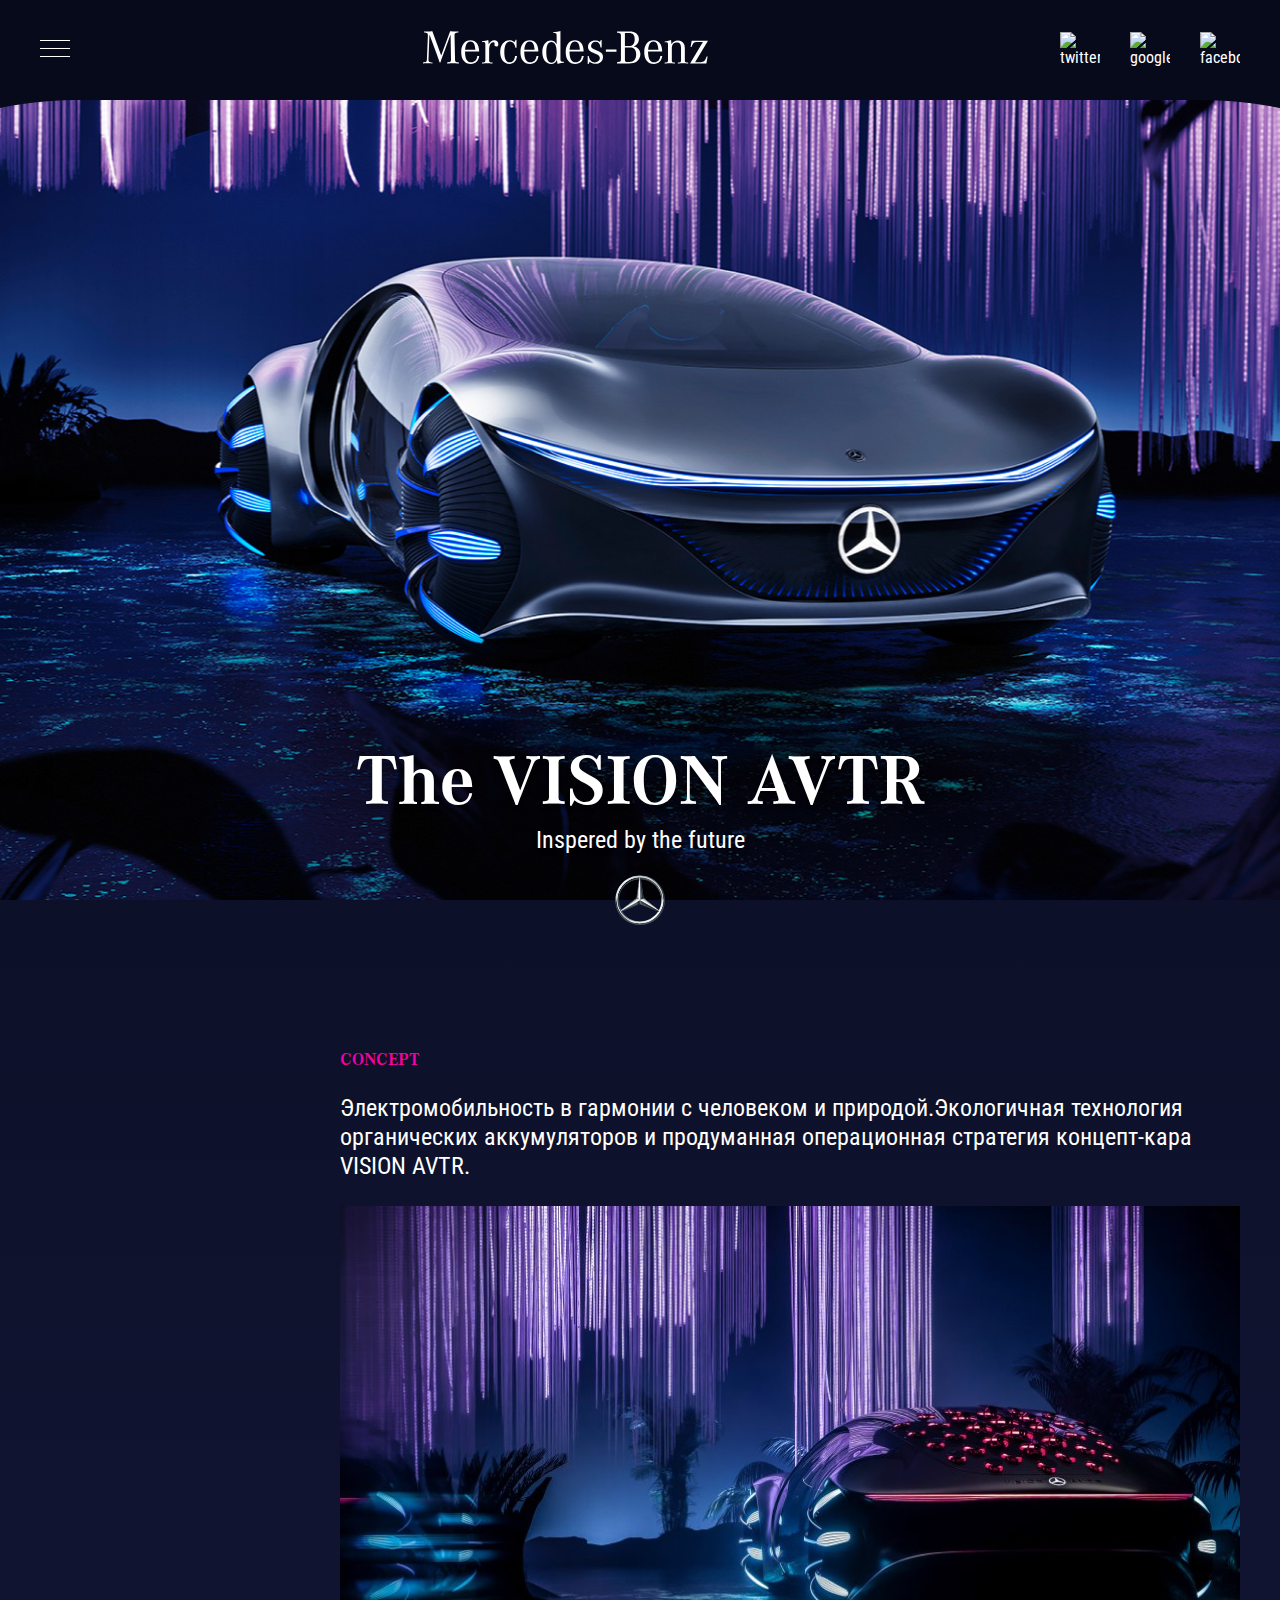
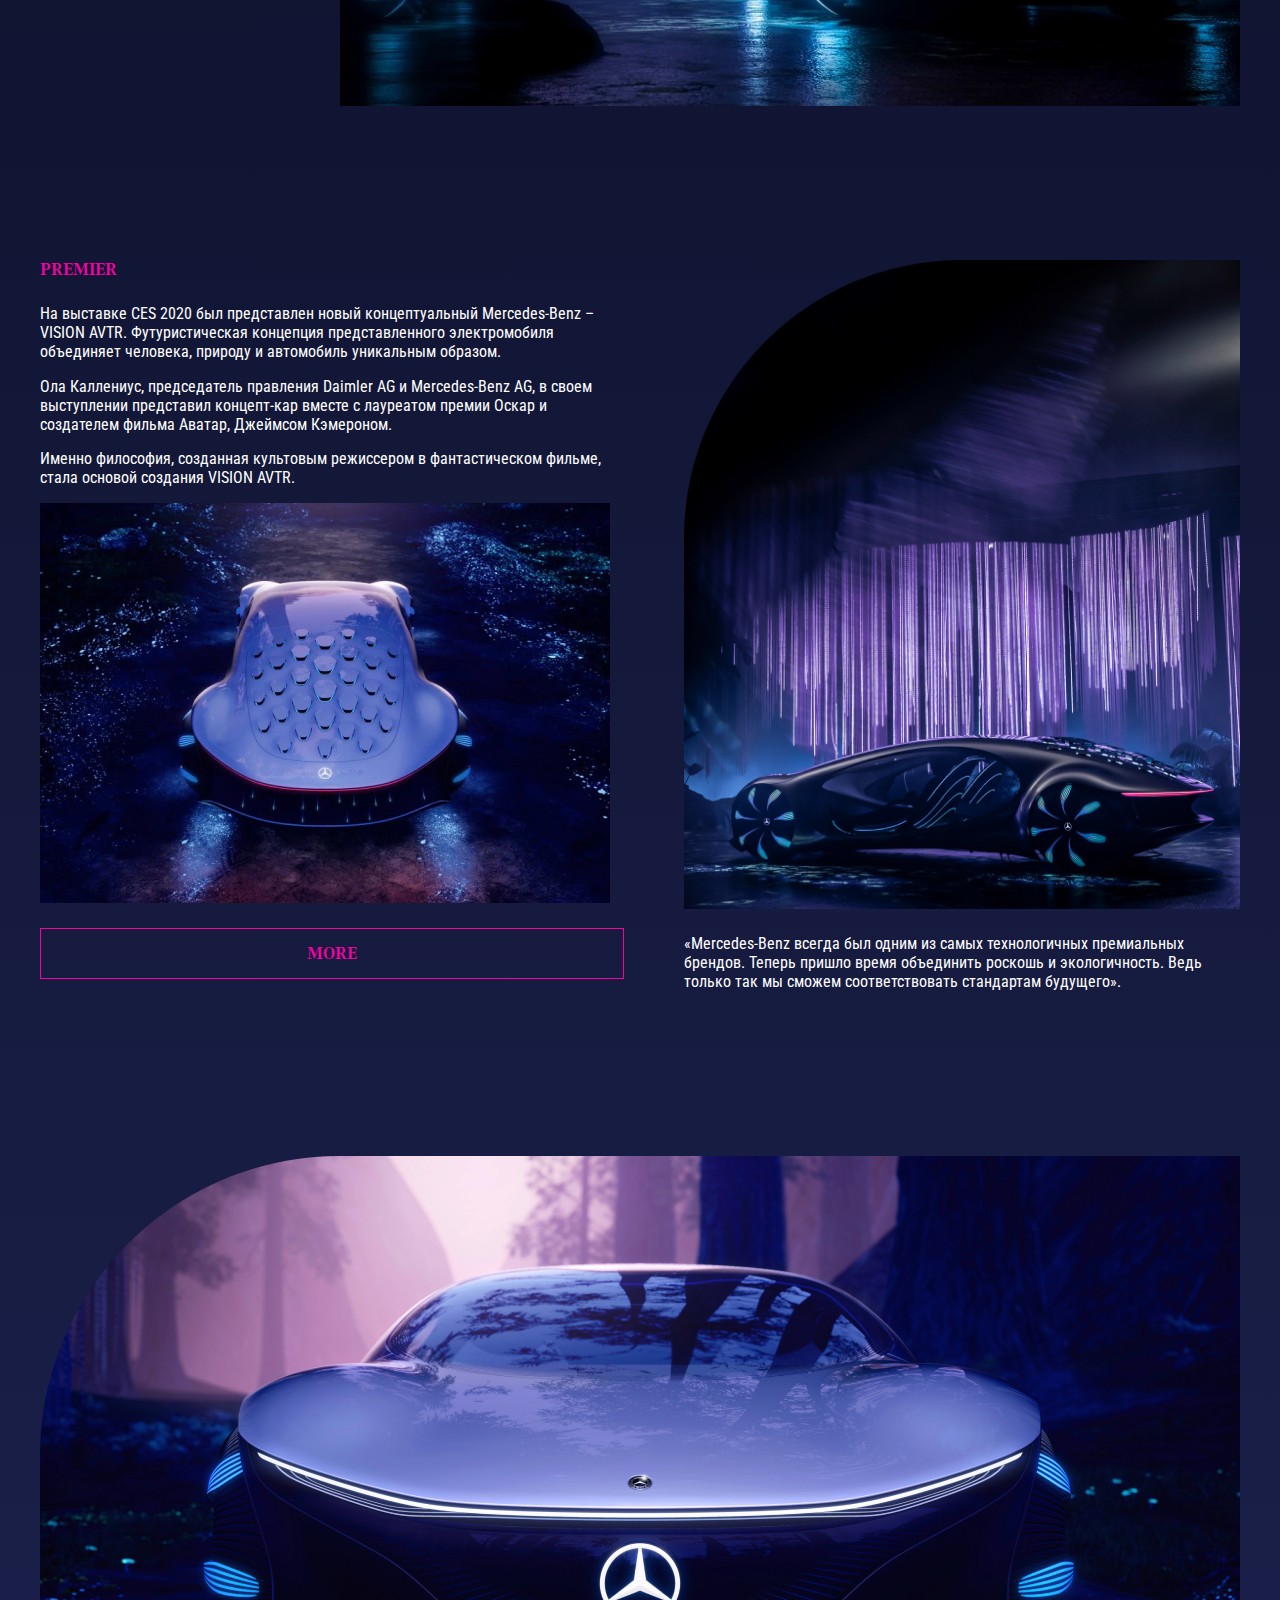
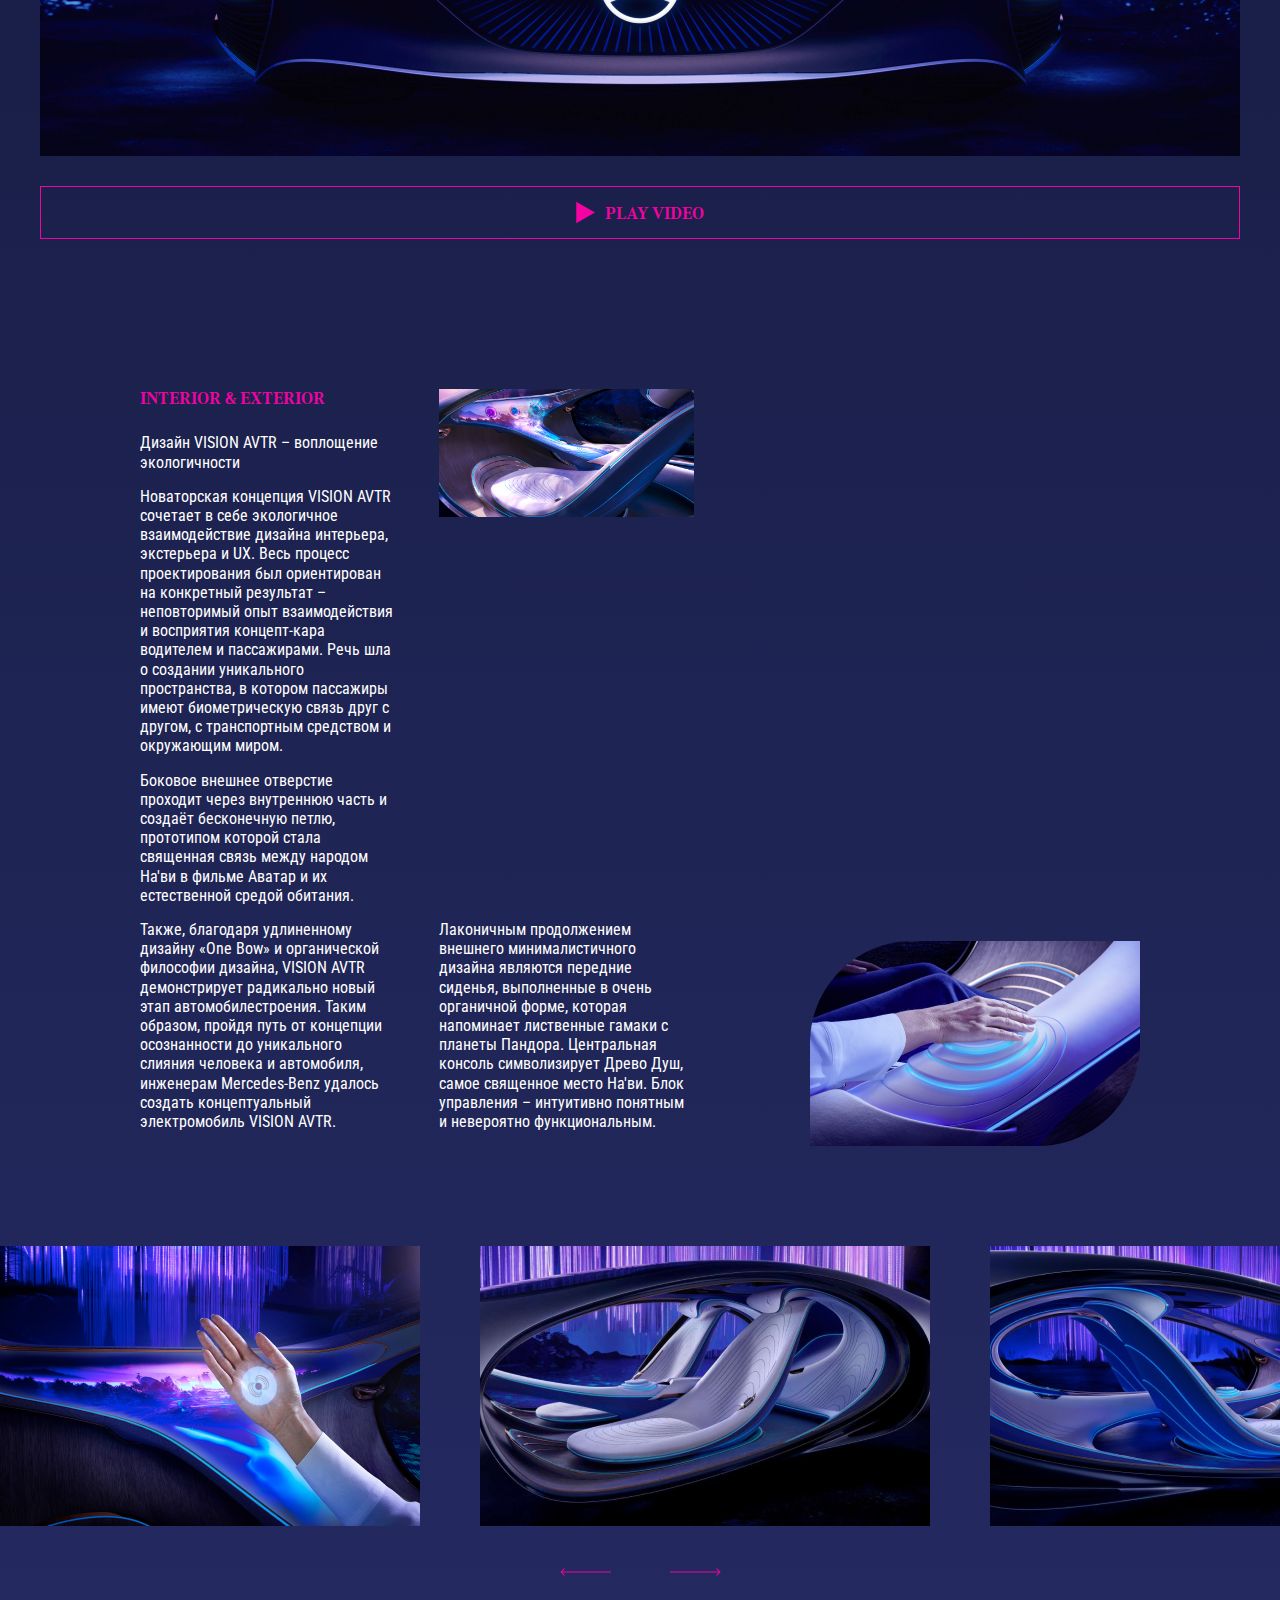
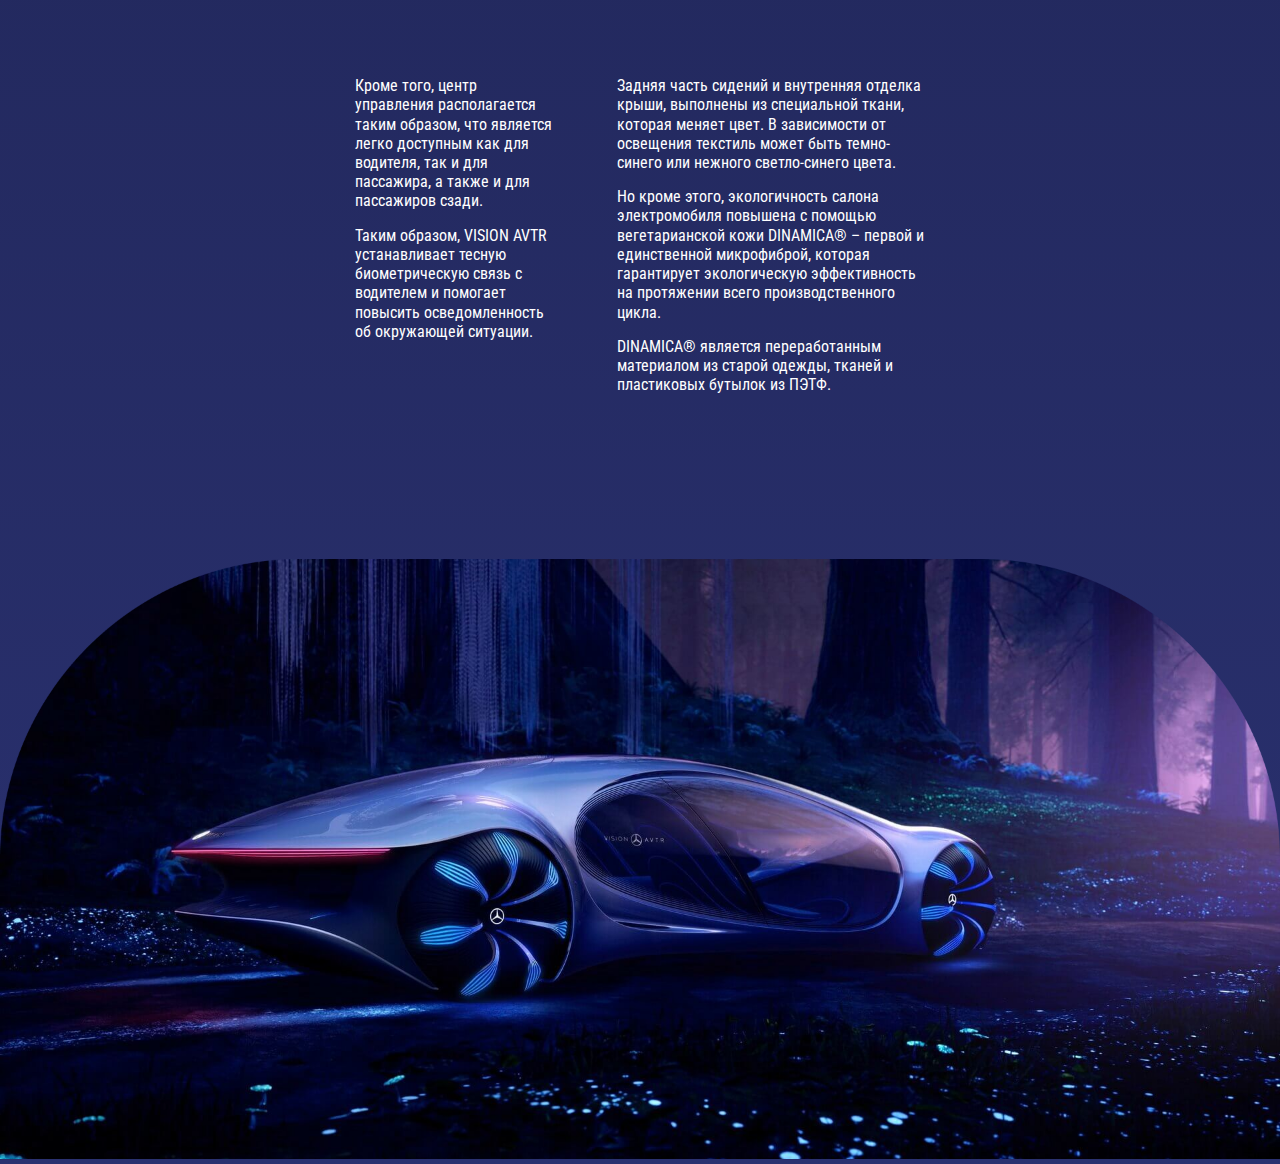
==== commit 56f20708: "adaptive" ====
--- a/index.html
+++ b/index.html
@@ -56,6 +56,7 @@
     </div>
   </header>
 
+ 
   <section class="concept">
     <div class="container">
       <div class="concept__inner">
@@ -74,6 +75,7 @@
       </div>
     </div>
   </section>
+   
   <section class="premier">
     <div class="container">
       <div class="premier__inner">
@@ -112,6 +114,7 @@
       </div>
     </div>
   </section>
+  
 
   <div class="video">
     <div class="container">
@@ -213,6 +216,7 @@
     </div>  
     <img class="design__img" src="images/design.png" alt="" >
   </section>
+  <!--
 
   <footer class="footer">
     <div class="container">
@@ -245,7 +249,7 @@
     </div>
   </footer>
 
-  <div></div>
+  <div></div> -->
 
 
   <script src="https://ajax.googleapis.com/ajax/libs/jquery/3.4.1/jquery.min.js"></script>
--- a/css/style.css
+++ b/css/style.css
@@ -32,6 +32,9 @@
     text-decoration: none;
     color: inherit;
 
+}
+img{
+max-width: 100%;
 }
 
 button {
@@ -326,4 +329,62 @@
 .design__img{
     width: 100%;
     display: 100%;
+    object-fit: cover;
+    margin: 0 auto;
+}
+@media(max-width: 768px){
+    .header__logo {
+        margin-left: 0;
+    }
+    .logo_amg{
+        width: 180px;
+    }
+    .list__item + .list__item{
+        margin-left: 15px;
+    }
+    .list__link{
+        width: 35px;
+        height: 35px;
+    }
+    .title{
+        font-size: 55px;
+    }
+    .title-descr{
+        font-size: 18px;
+
+    }
+    .concept{
+        padding-top: 75px;
+        margin-bottom: 75px;
+    }
+    .concept__text{
+        font-size: 16px;
+    }
+    .premier__inner{
+        display: block;
+    }
+    .premier,
+    .video{
+        margin-bottom: 75px;
+    }
+    .premier__img{
+        width: 100%;
+        margin-top: 25px;
+    }
+}
+@media(max-width: 520px){
+    .header__top{
+        flex-wrap: wrap;
+        align-content: center;  
+    }
+    .list{
+        justify-content: center;
+        padding-top: 10px;
+        width: 100%;
+    }
+    .title {
+        font-size: 34px;
+
+    }
+
 }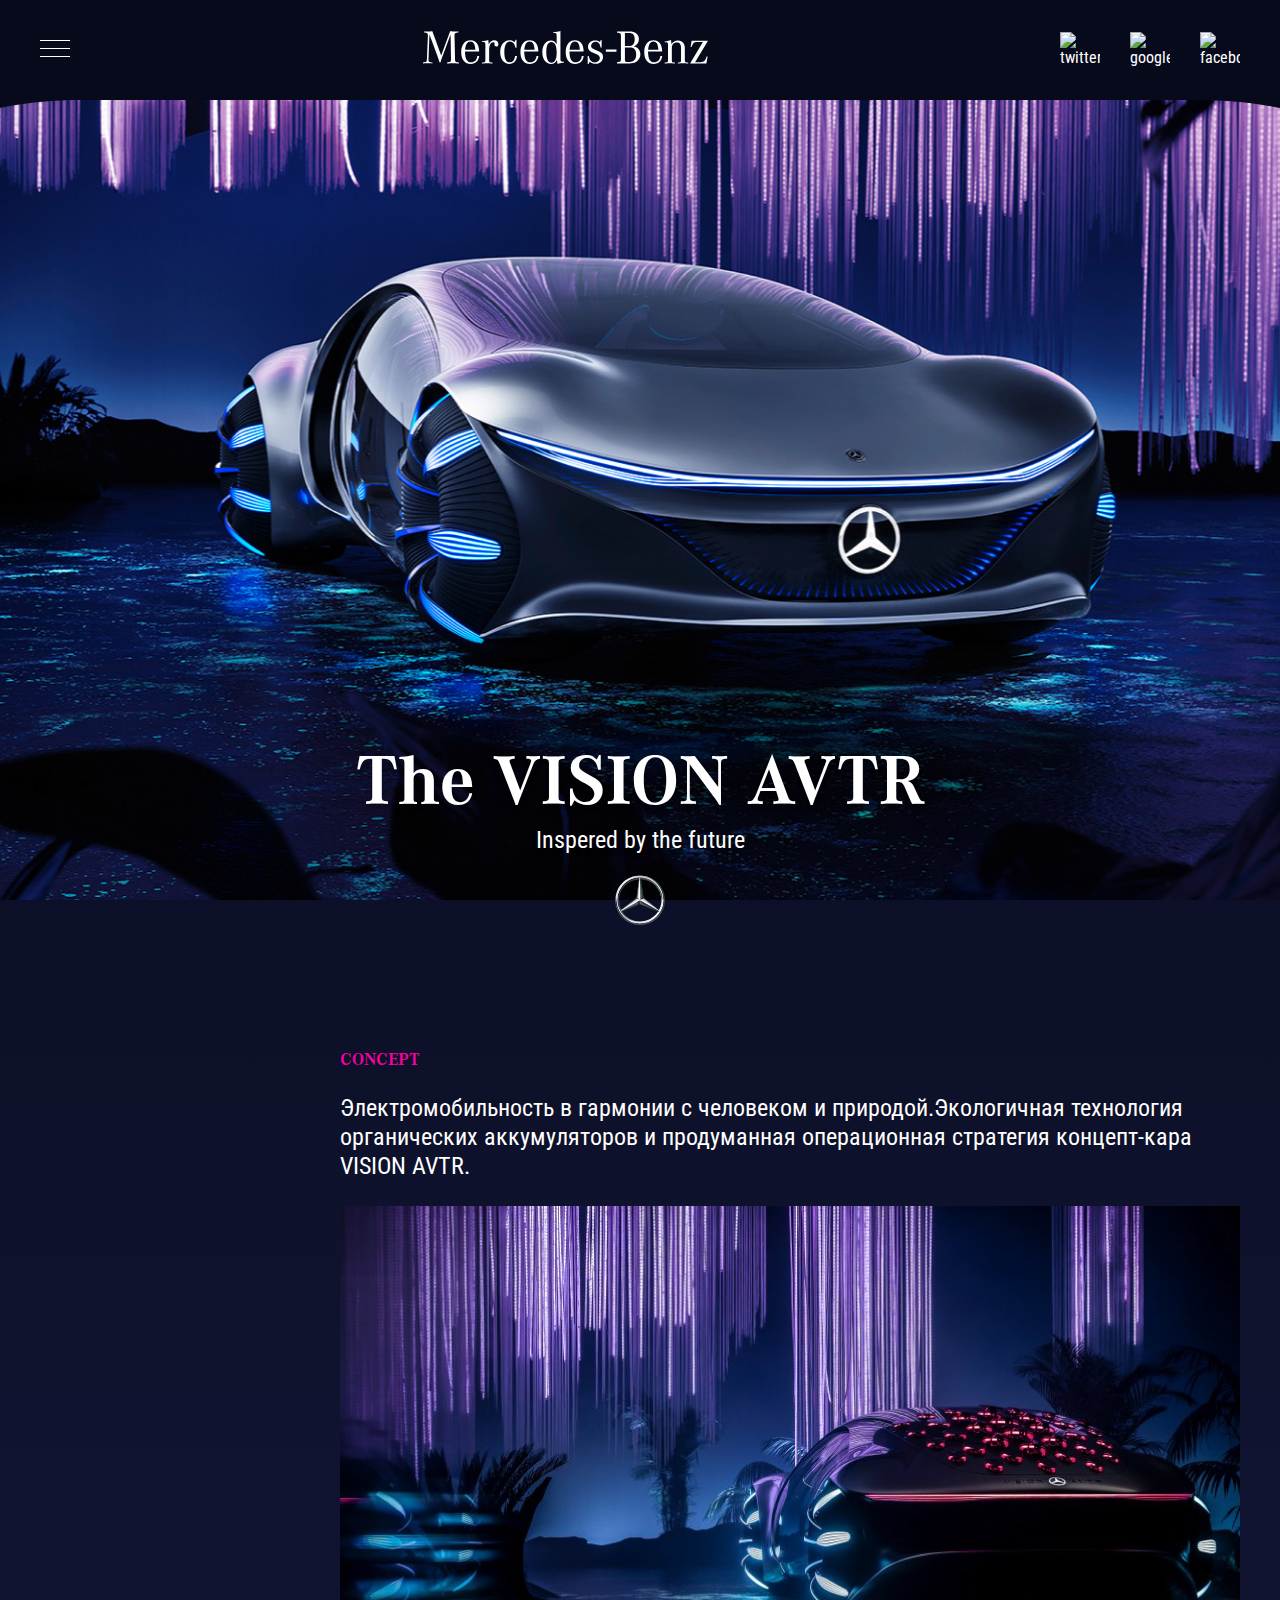
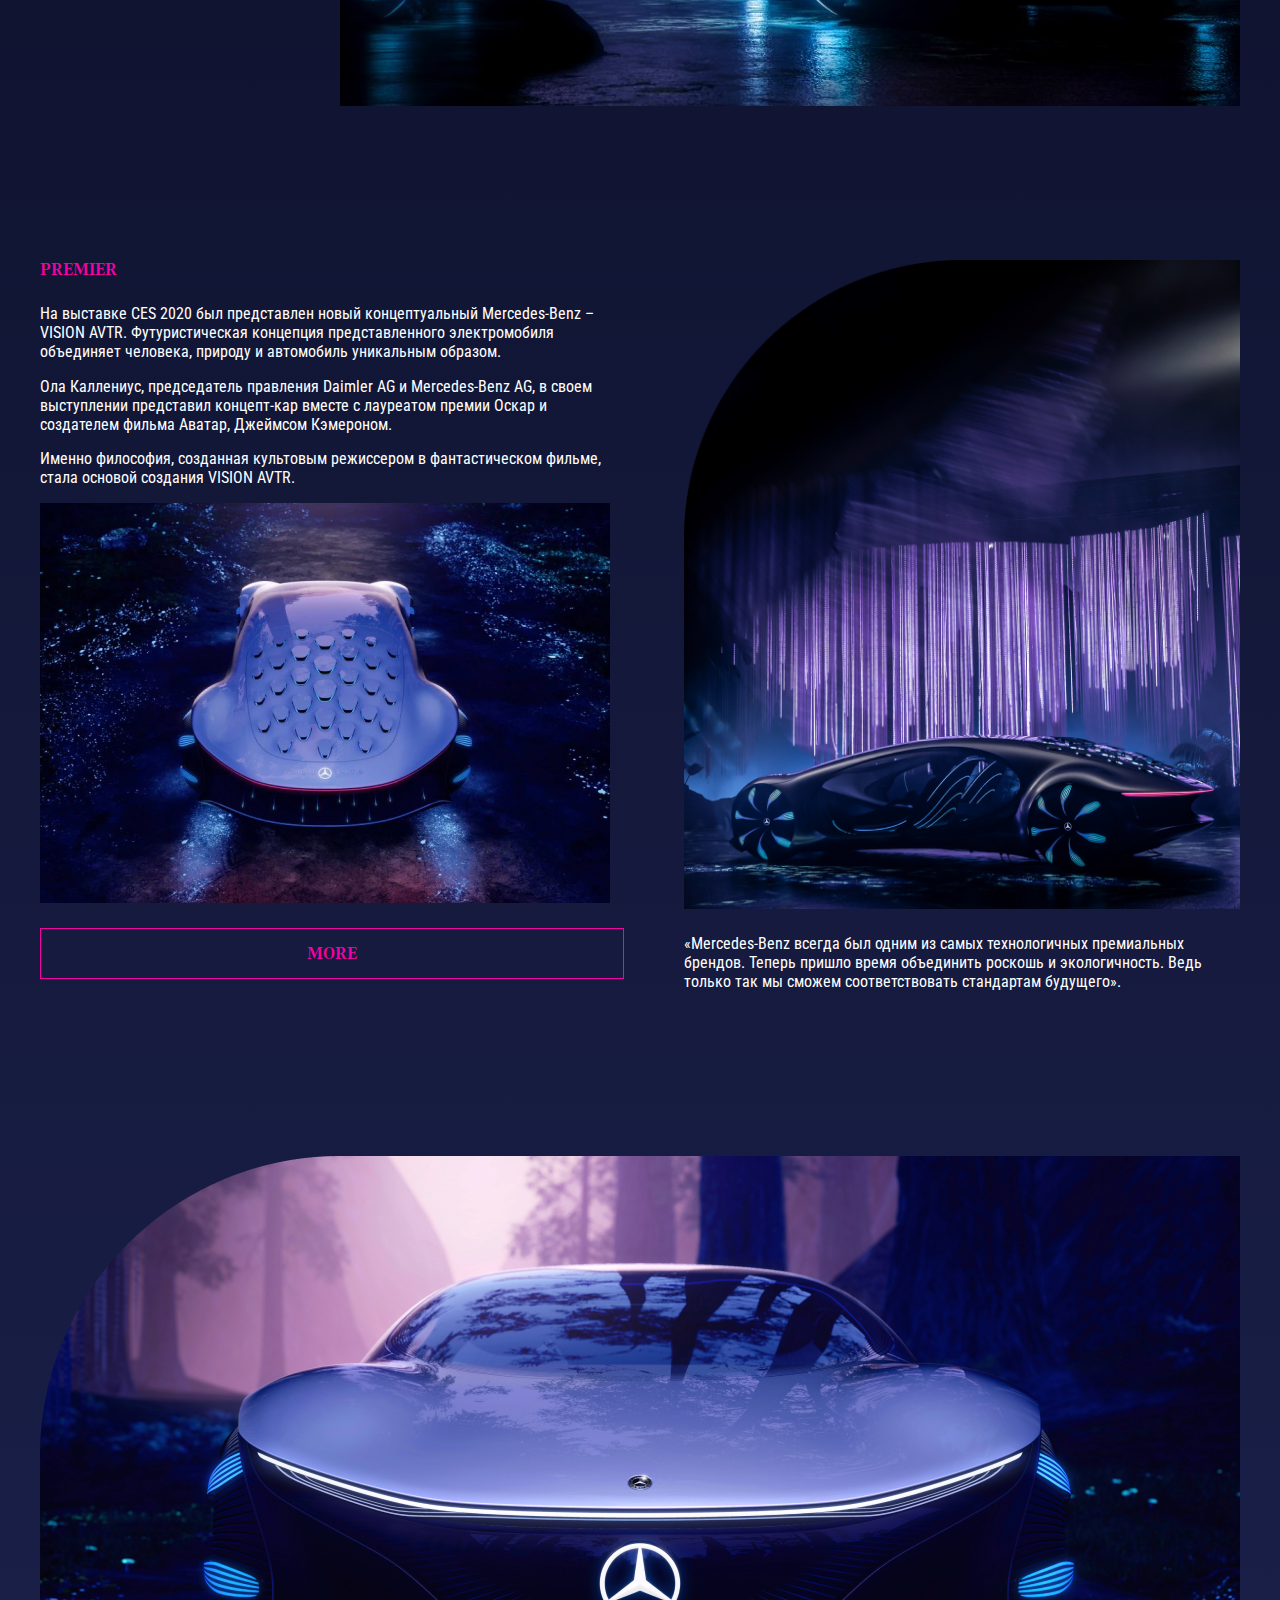
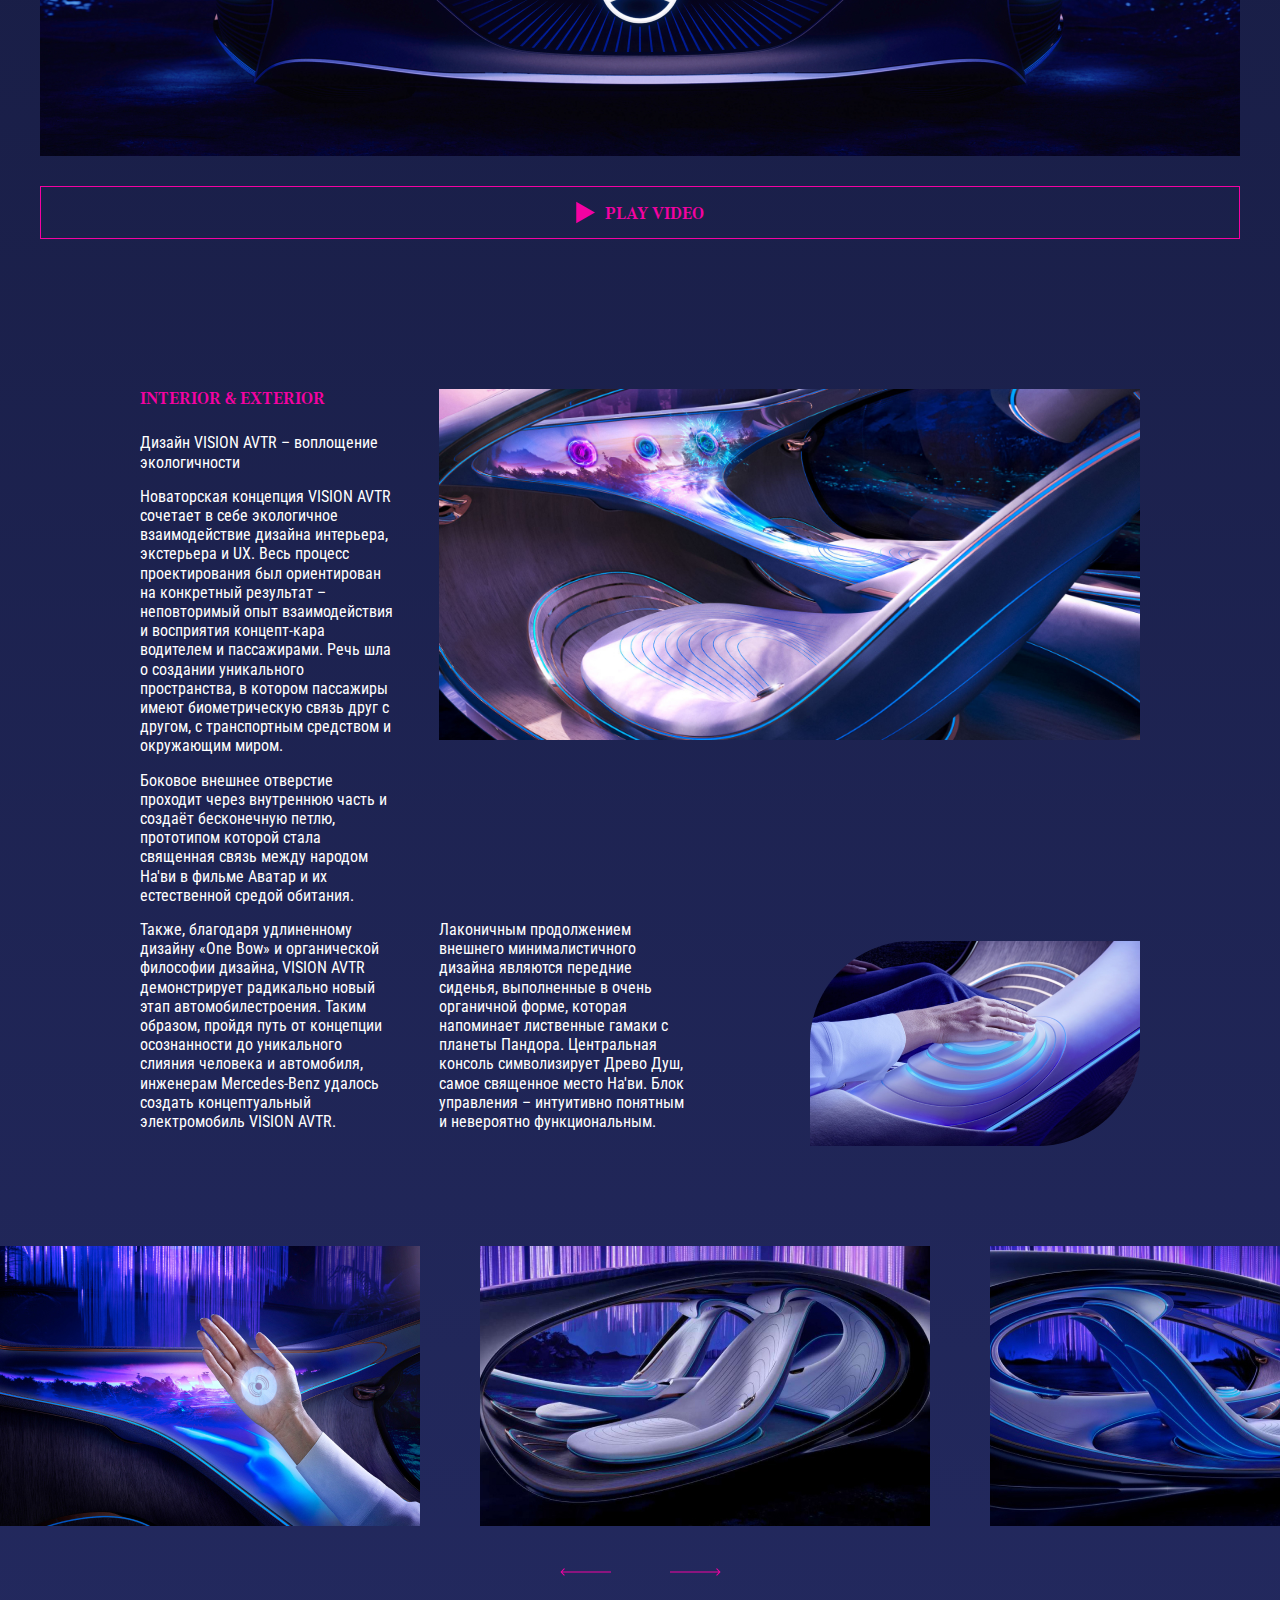
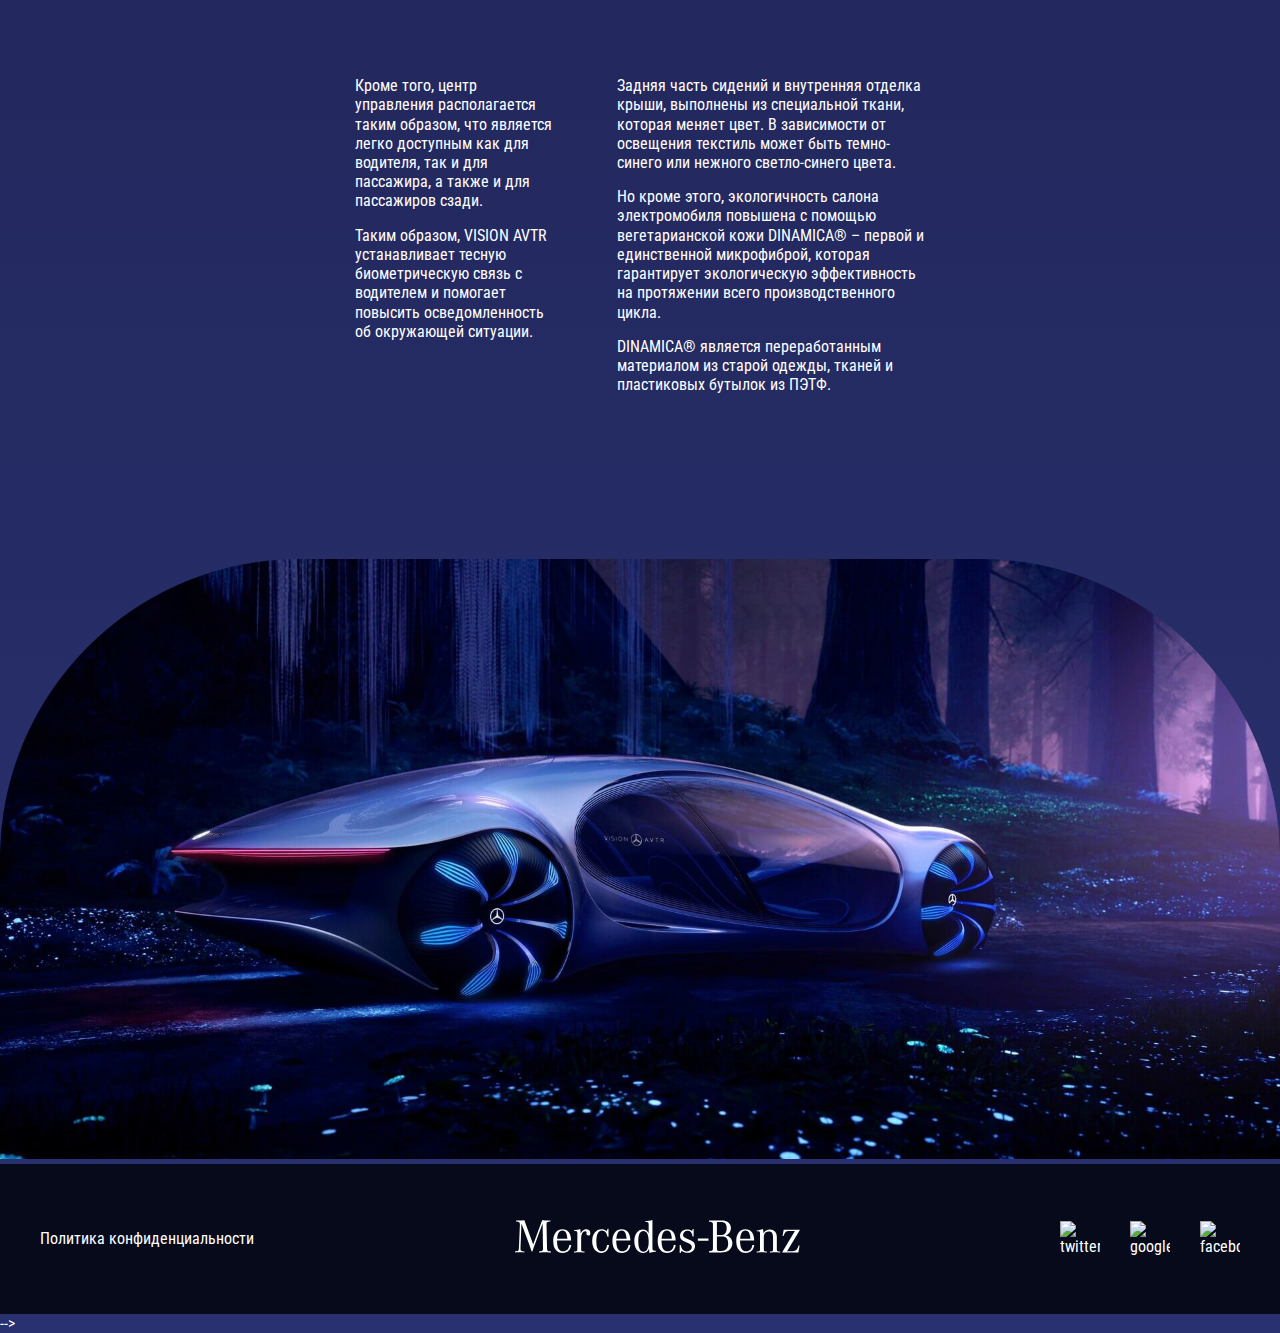
==== commit 4f4c5083: "add adaptive" ====
--- a/index.html
+++ b/index.html
@@ -216,7 +216,7 @@
     </div>  
     <img class="design__img" src="images/design.png" alt="" >
   </section>
-  <!--
+  
 
   <footer class="footer">
     <div class="container">
--- a/css/style.css
+++ b/css/style.css
@@ -279,6 +279,10 @@
 
 
 }
+.design__interior-img{
+    grid-column: 2/-1;
+
+}
 
 .design__cell-text {
     margin-bottom: 15px;
@@ -330,8 +334,35 @@
     width: 100%;
     display: 100%;
     object-fit: cover;
-    margin: 0 auto;
-}
+    margin: 0 auto;  
+
+}
+@media(max-width: 1366px){
+    .footer__inner{
+        height: 150px;
+    }
+
+}
+
+
+@media(max-width: 1020px){
+    .design__interior{
+        display: block;
+
+    }
+    .design__interior-img{
+        width: 100%;
+        margin-bottom: 25px;
+    }
+    .design__cell-three .design__interior-img{
+        max-width: 100%;
+        width: auto;
+
+    }
+    
+
+}
+
 @media(max-width: 768px){
     .header__logo {
         margin-left: 0;
@@ -351,7 +382,6 @@
     }
     .title-descr{
         font-size: 18px;
-
     }
     .concept{
         padding-top: 75px;
@@ -371,11 +401,39 @@
         width: 100%;
         margin-top: 25px;
     }
-}
+    .design__box{
+        margin: 75px auto;
+        display: block;
+    }
+    .design__box-colum{
+        width: 100%;
+    }
+}
+
+@media(max-width: 620px){
+    .footer__inner{
+        flex-wrap: wrap;
+        align-content: center;
+
+    }
+    .footer .list{
+        width: 100%;
+        margin-top: 10px;
+        justify-content: center;
+        
+    }
+
+}
+
 @media(max-width: 520px){
     .header__top{
         flex-wrap: wrap;
-        align-content: center;  
+        align-content: center; 
+
+    }
+    .footer__inner{
+        flex-direction: column;
+        padding-top: 10px;
     }
     .list{
         justify-content: center;
@@ -387,4 +445,13 @@
 
     }
 
+}
+@media(max-width: 360px){
+    .design-slider__item{
+        margin: 0;
+    }
+    .slick-track{
+        margin-left: 0;
+    }
+
 }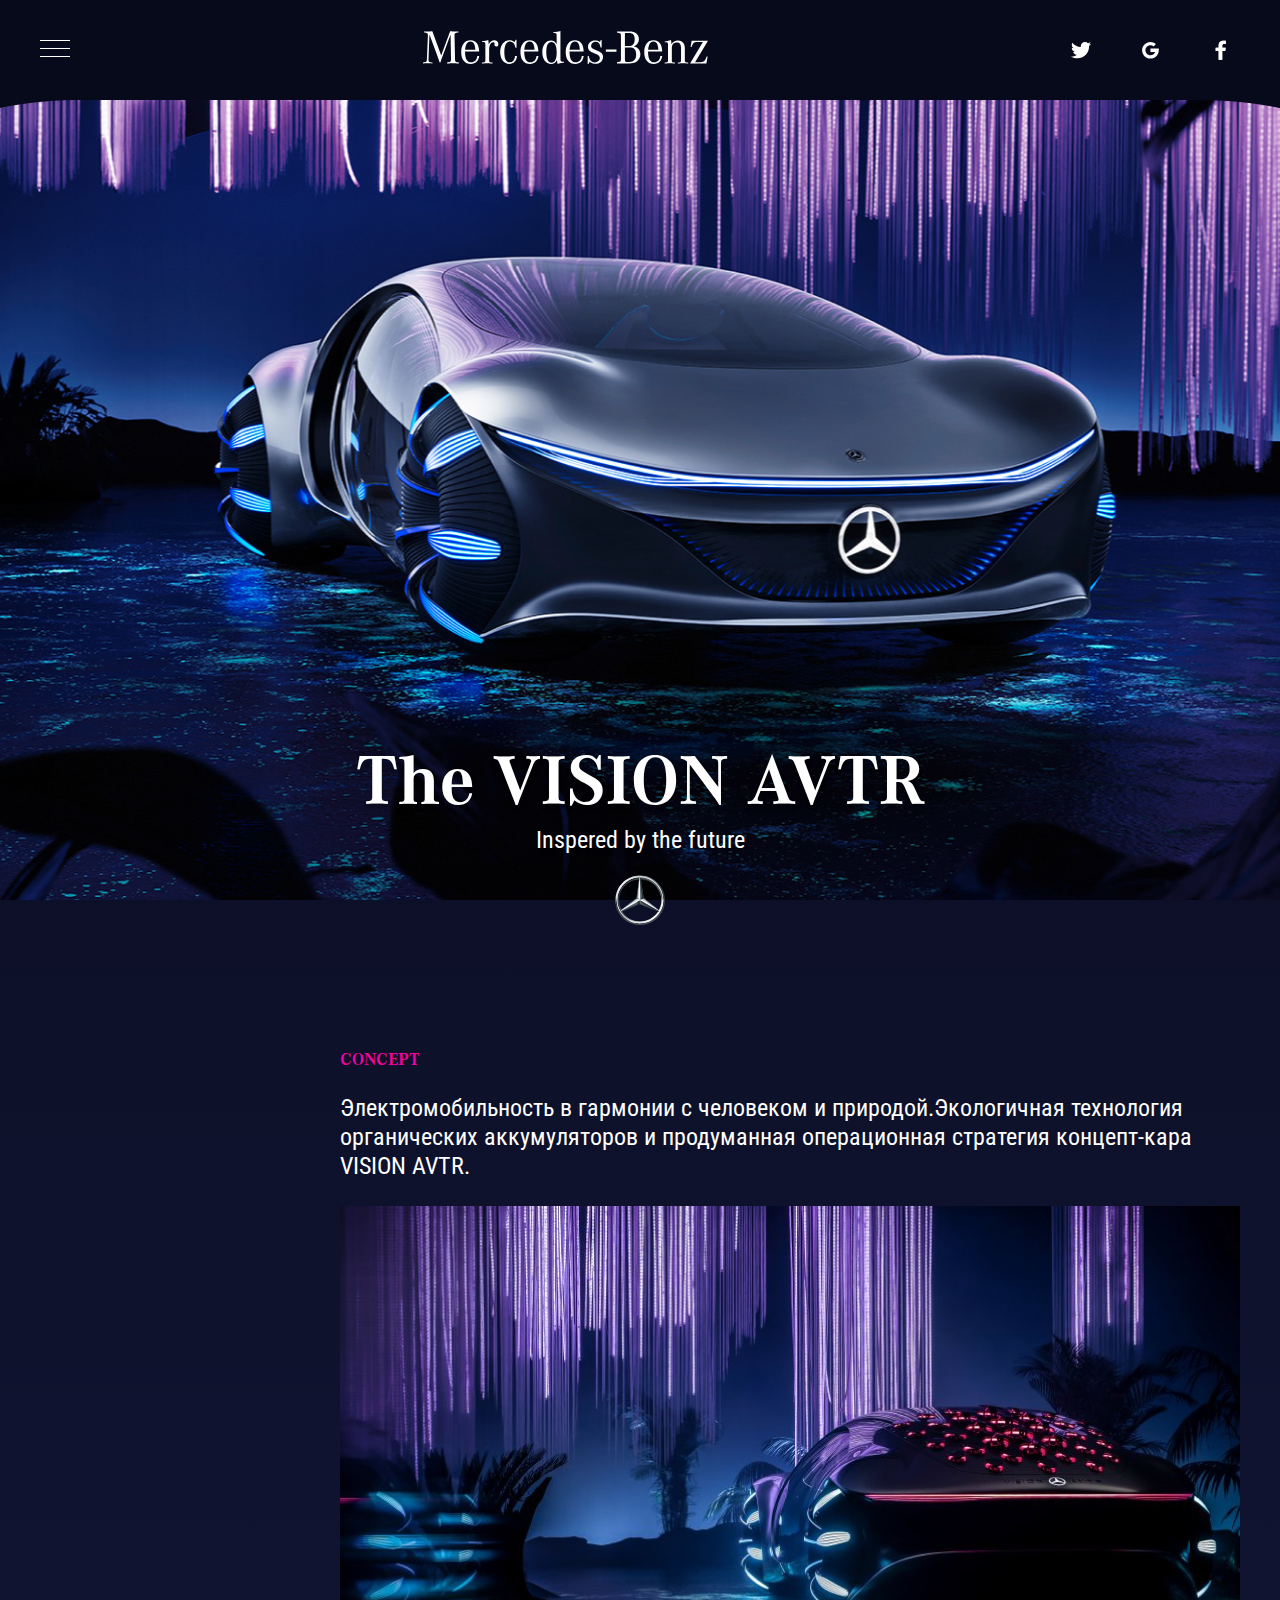
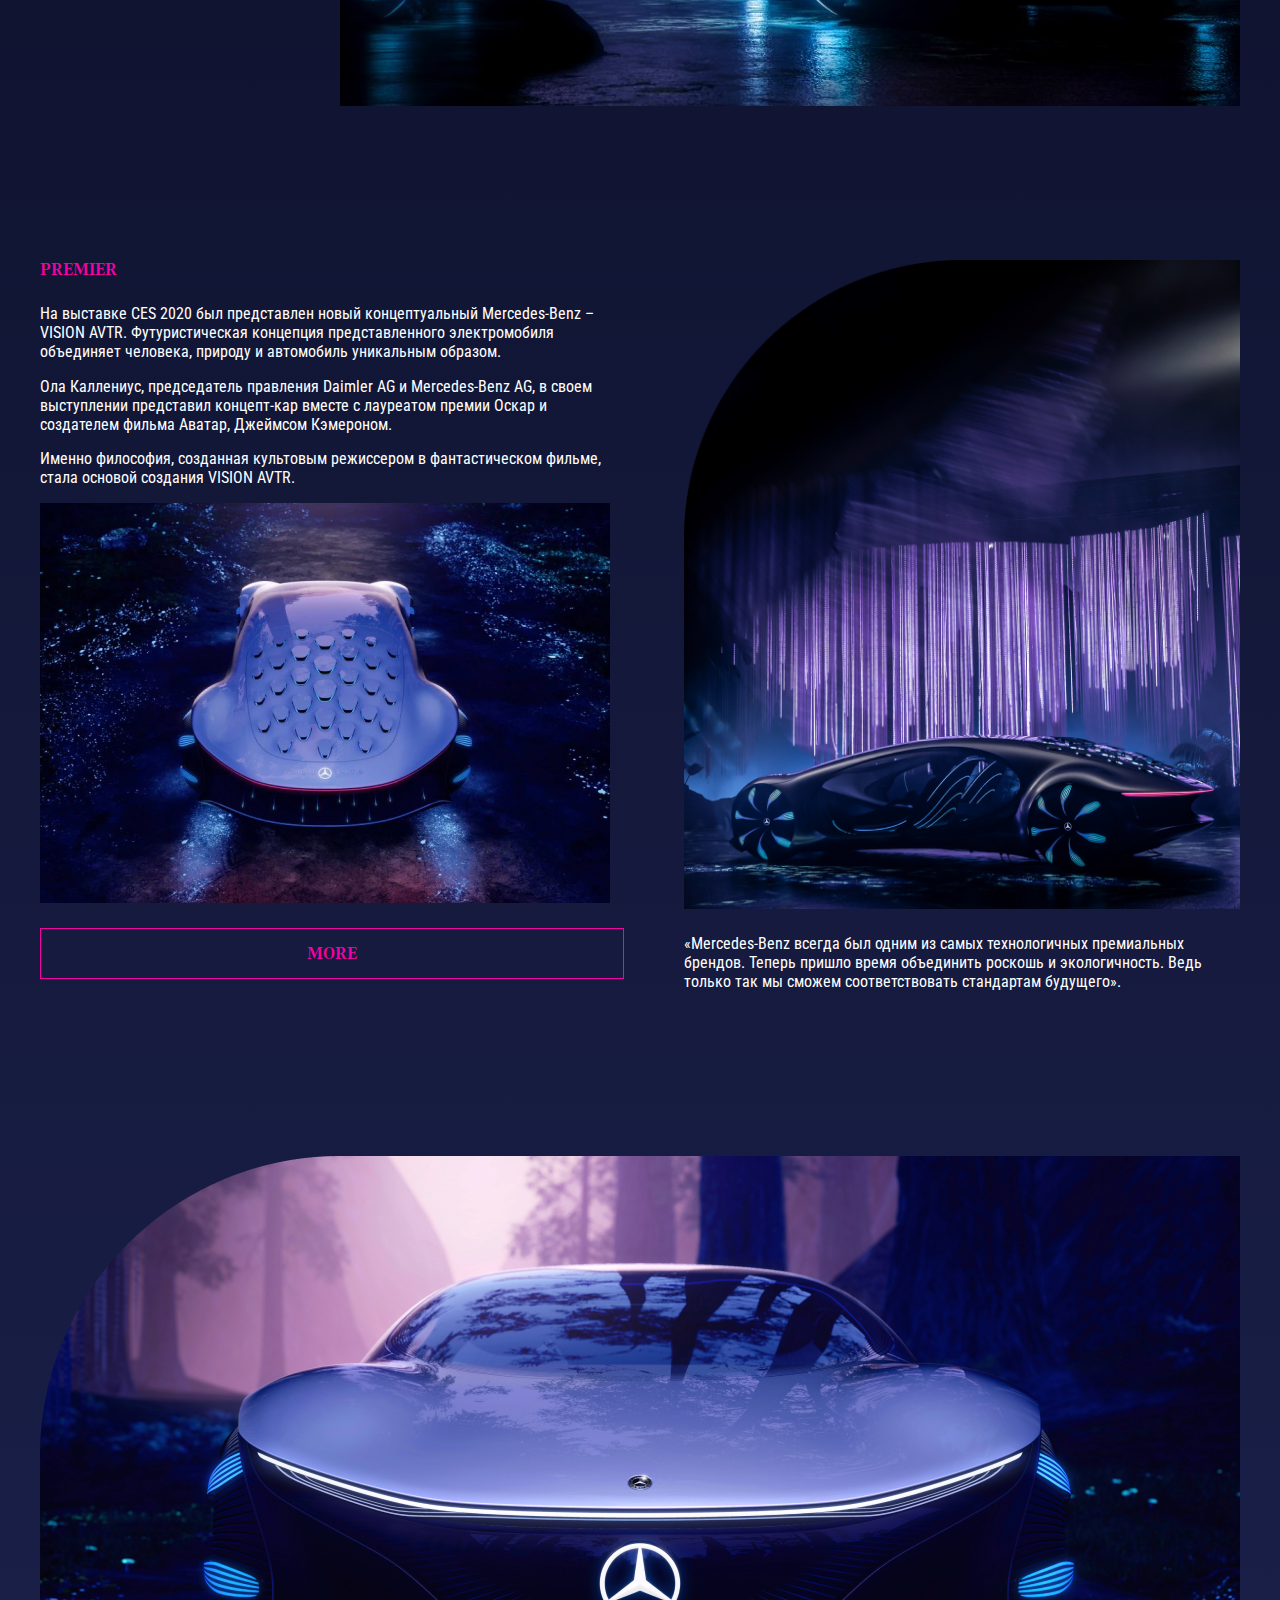
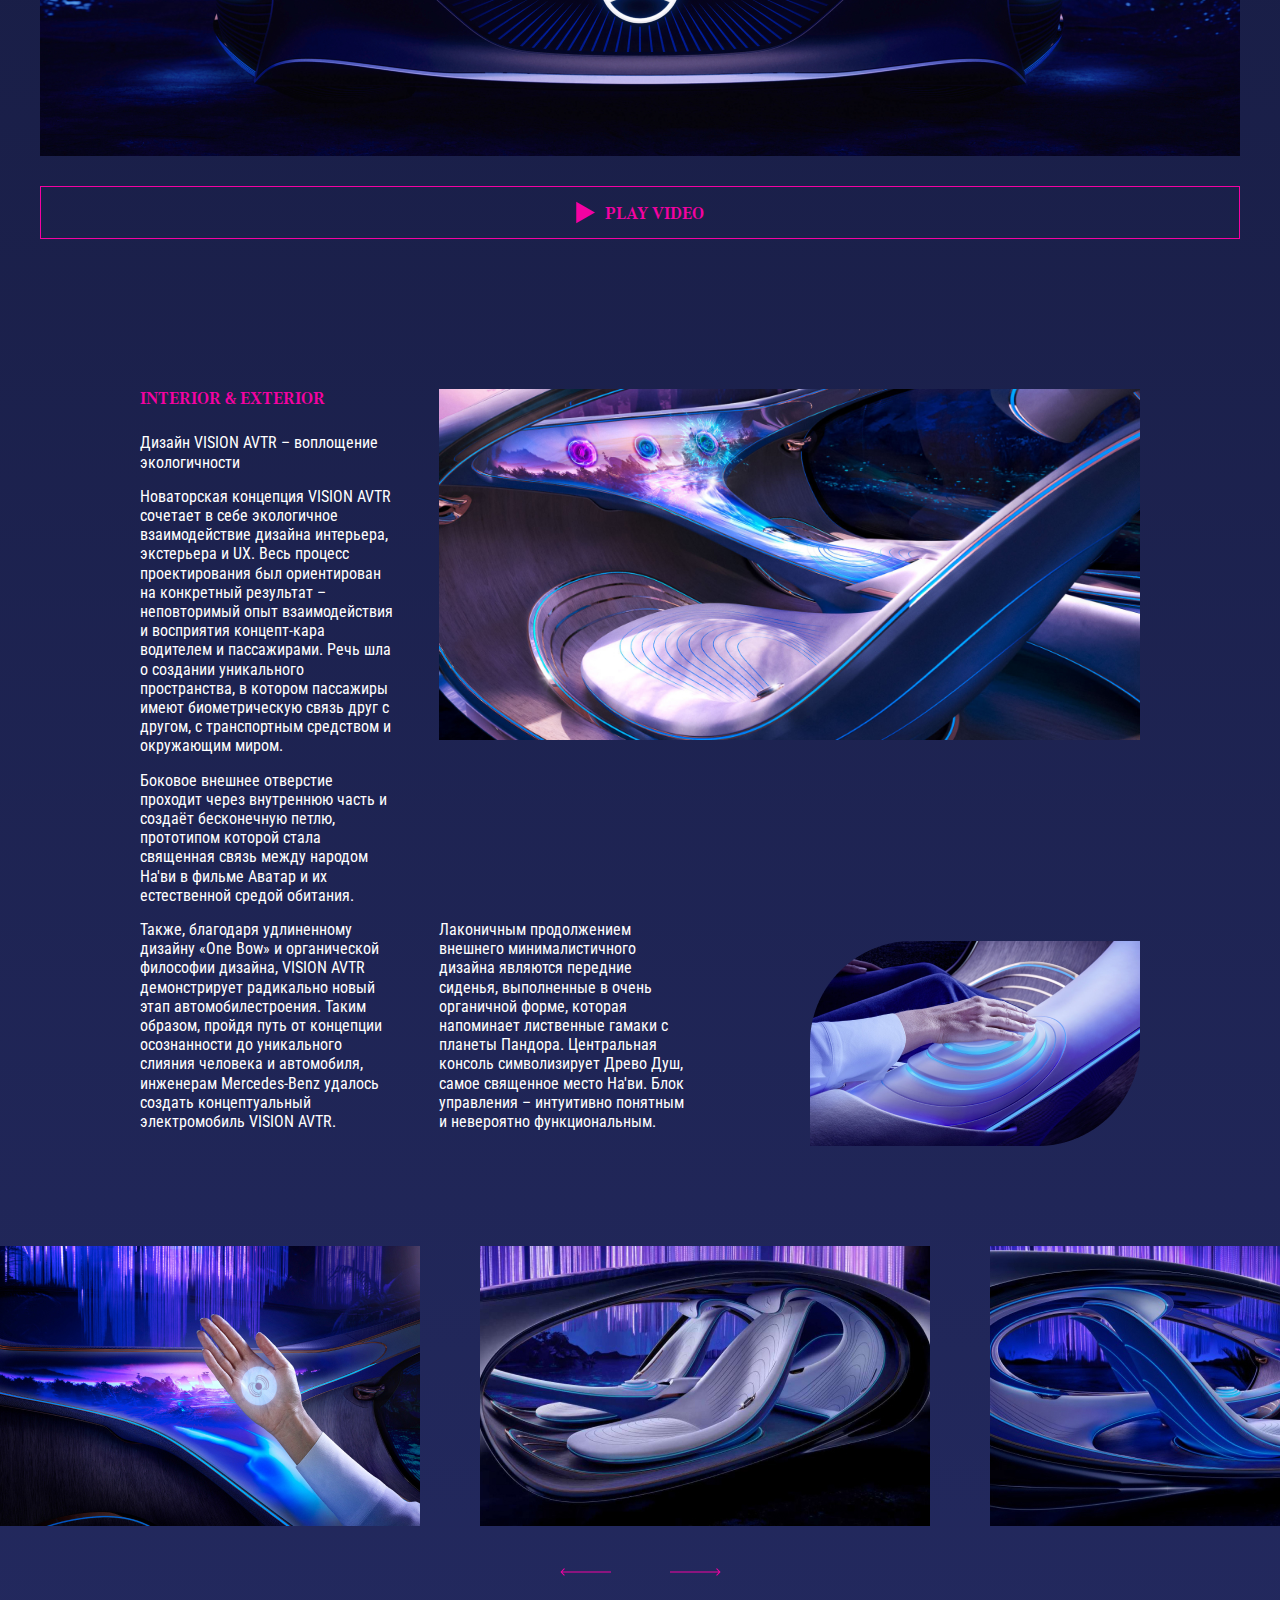
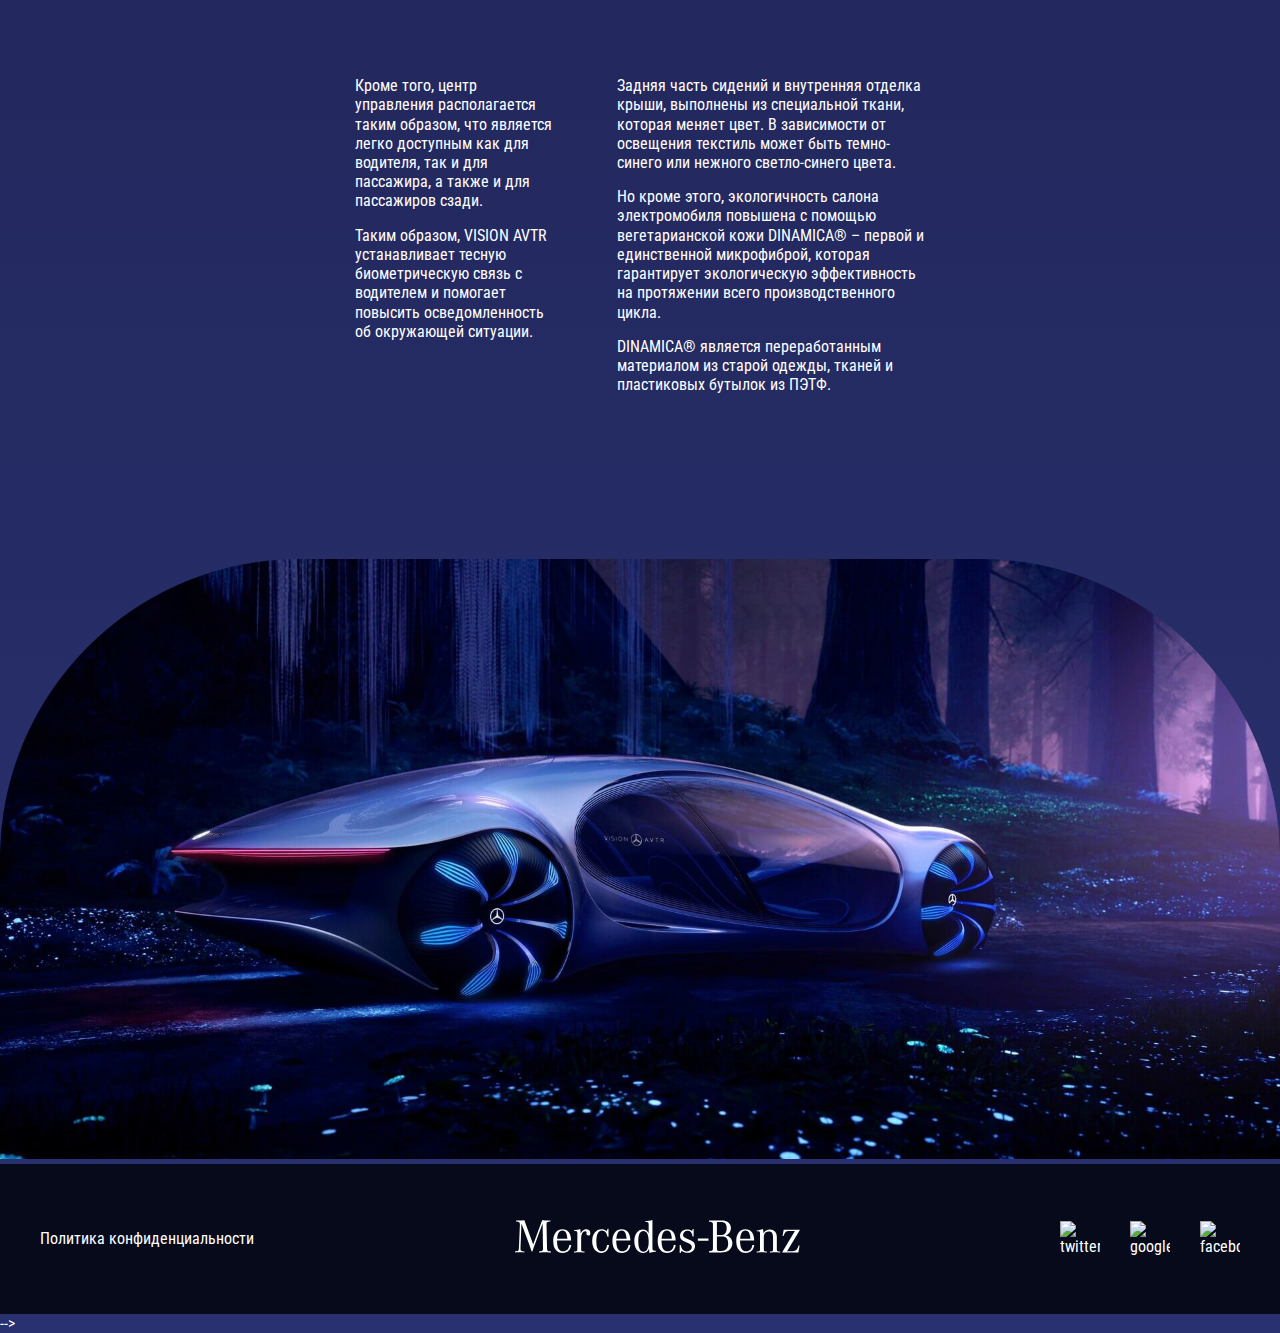
==== commit a2e565f4: "Update index.html" ====
--- a/index.html
+++ b/index.html
@@ -29,17 +29,17 @@
         <ul class="list">
           <li class="list__item">
             <a class="list__link" href="#">
-              <img class="list__img" src="images/twitter.svg" alt="twitter">
-            </a>
-          </li>
-          <li class="list__item">
-            <a class="list__link" href="#">
-              <img class="list__img" src="images/google.svg" alt="google">
-            </a>
-          </li>
-          <li class="list__item">
-            <a class="list__link" href="#">
-              <img class="list__img" src="images/facebook.svg" alt="facebook">
+              <img class="list__img" src="images/Twitter.svg" alt="twitter">
+            </a>
+          </li>
+          <li class="list__item">
+            <a class="list__link" href="#">
+              <img class="list__img" src="images/Google.svg" alt="google">
+            </a>
+          </li>
+          <li class="list__item">
+            <a class="list__link" href="#">
+              <img class="list__img" src="images/Facebook.svg" alt="facebook">
             </a>
           </li>
         </ul>
@@ -258,4 +258,4 @@
   <script src="js/main.js"></script>
 </body>
 
-</html>+</html>
